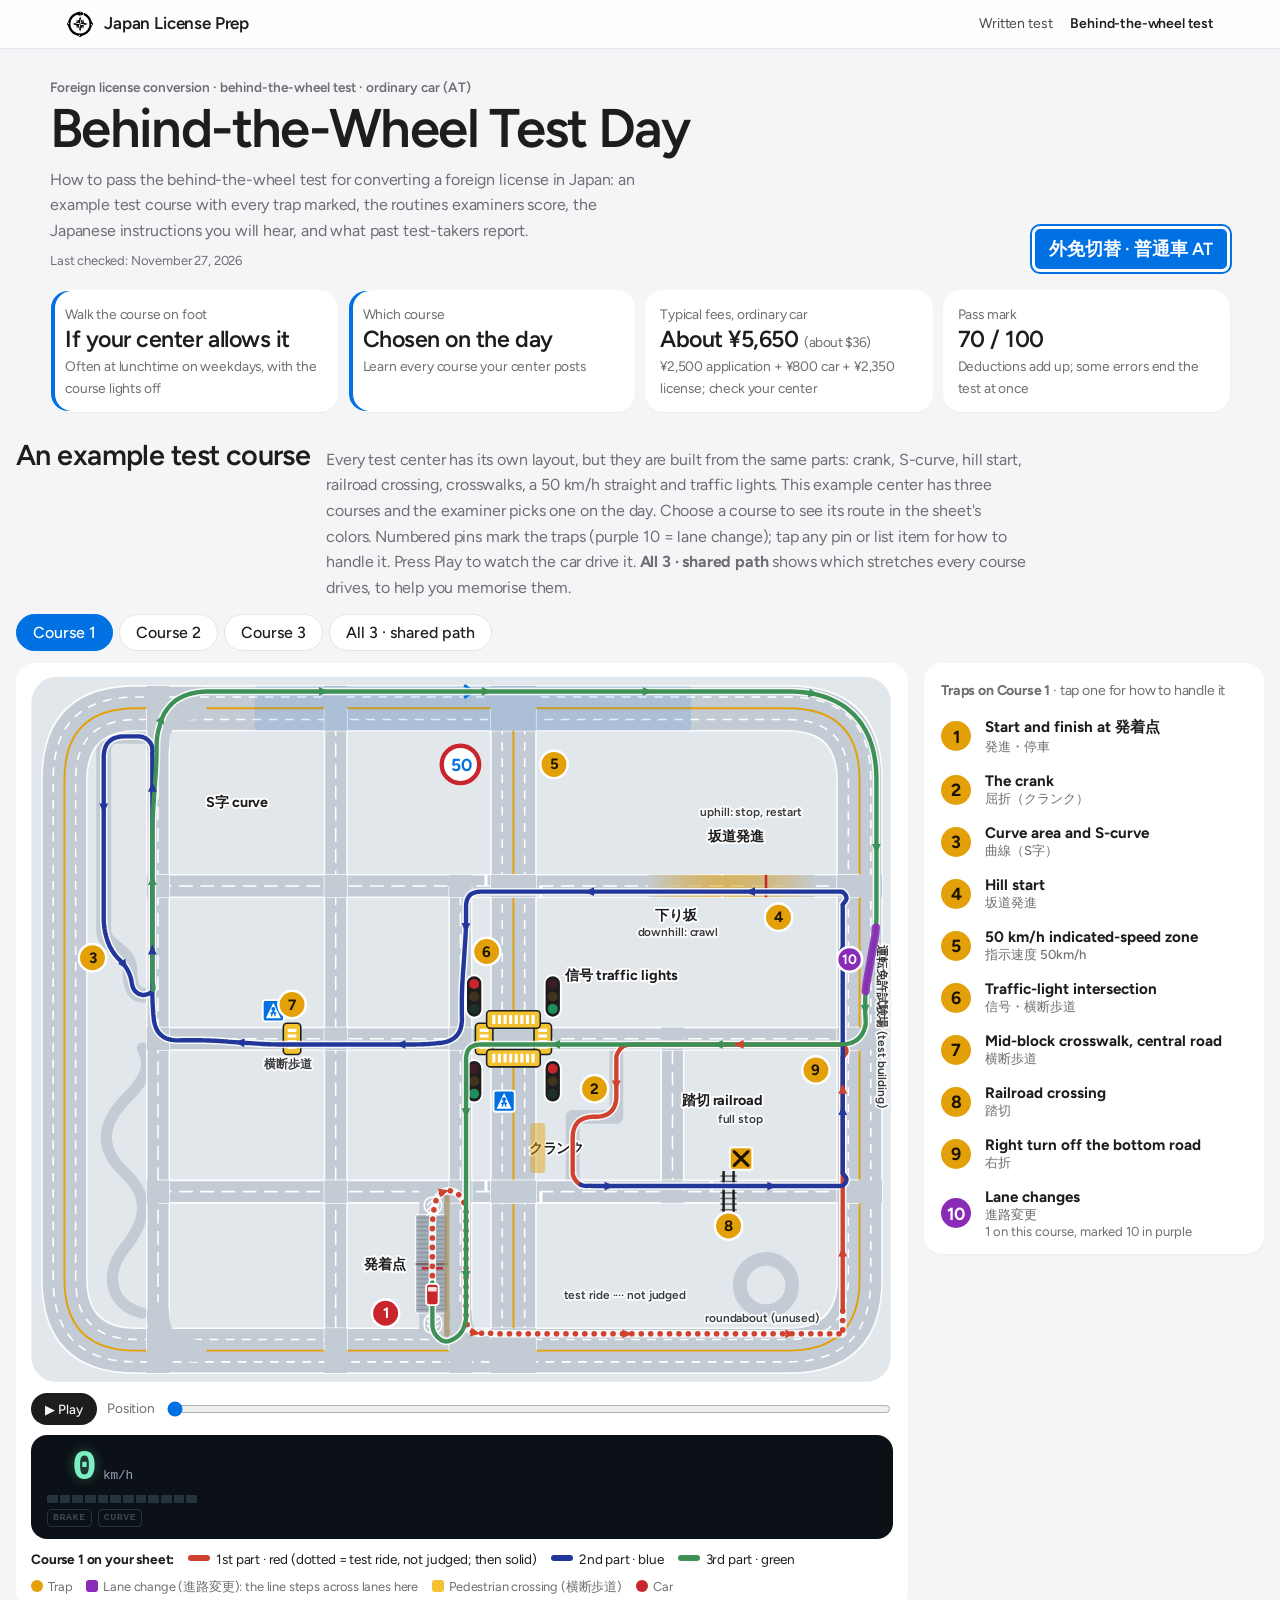
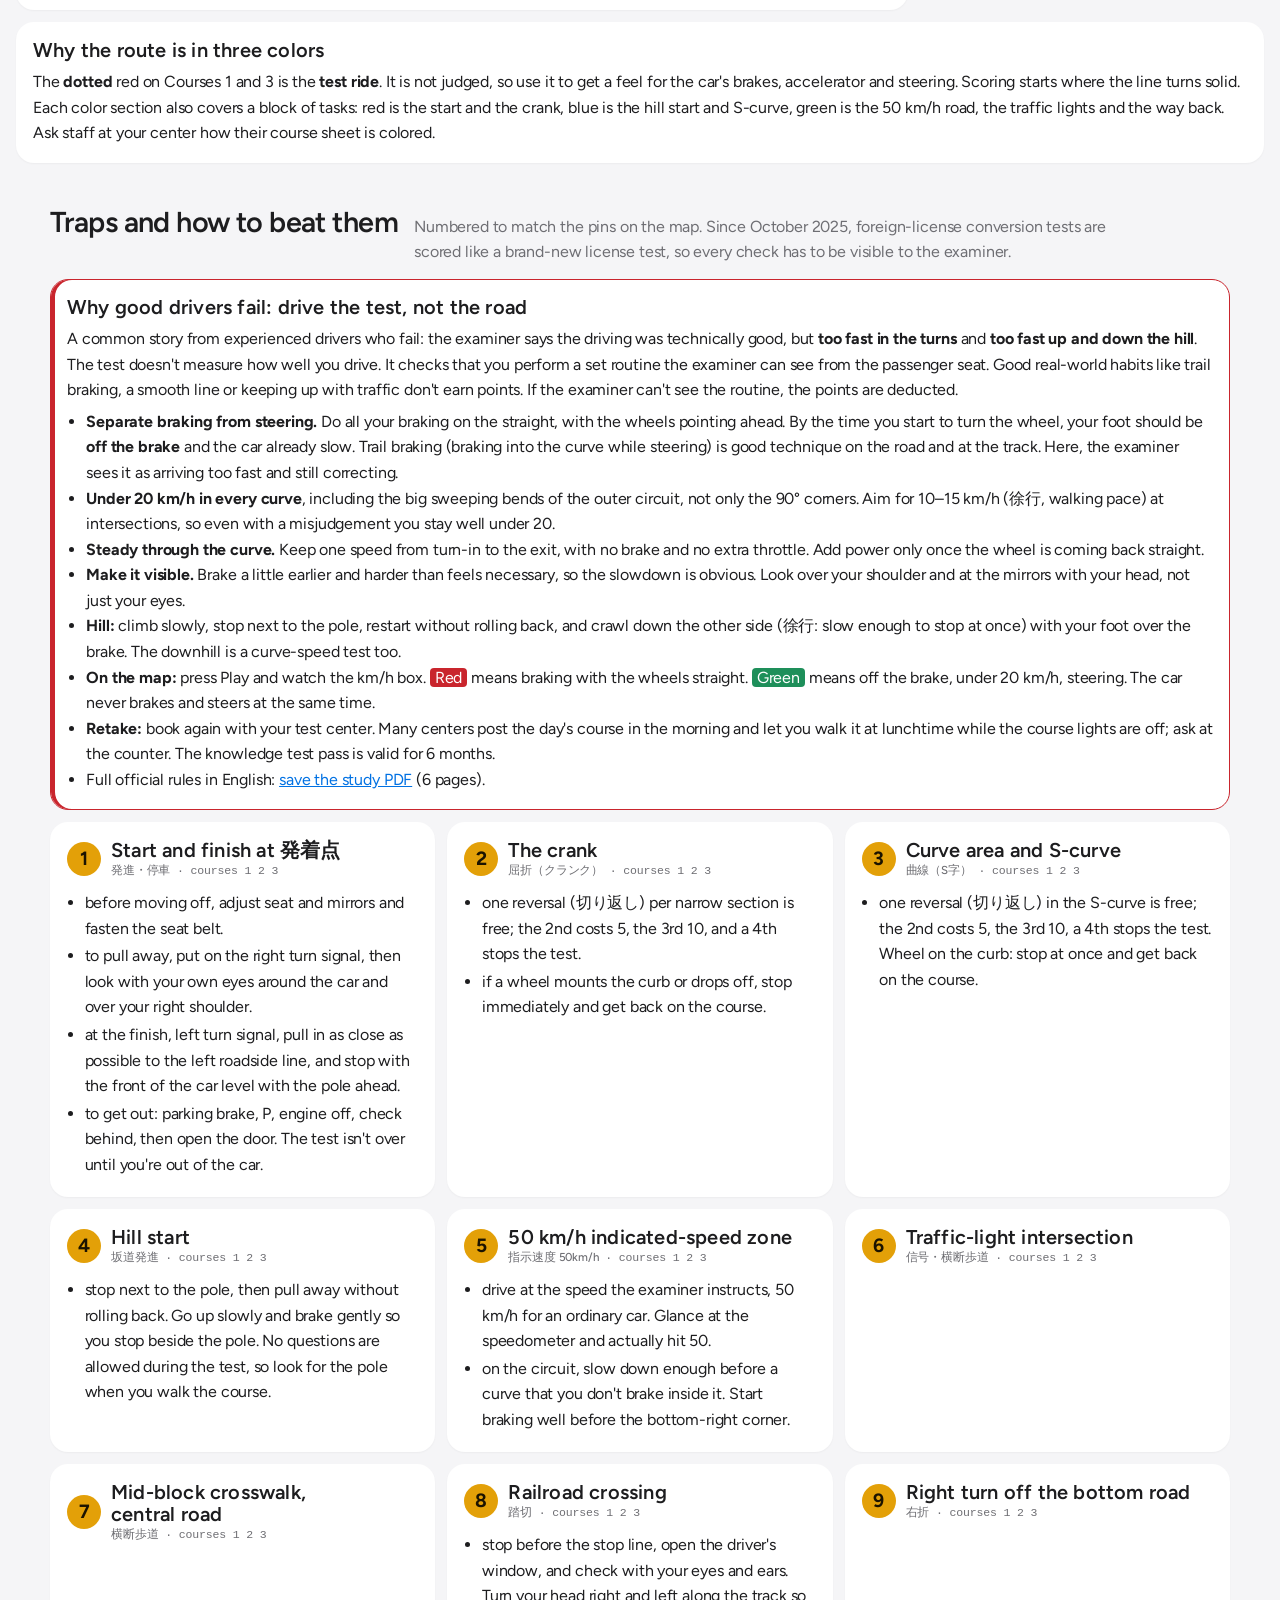
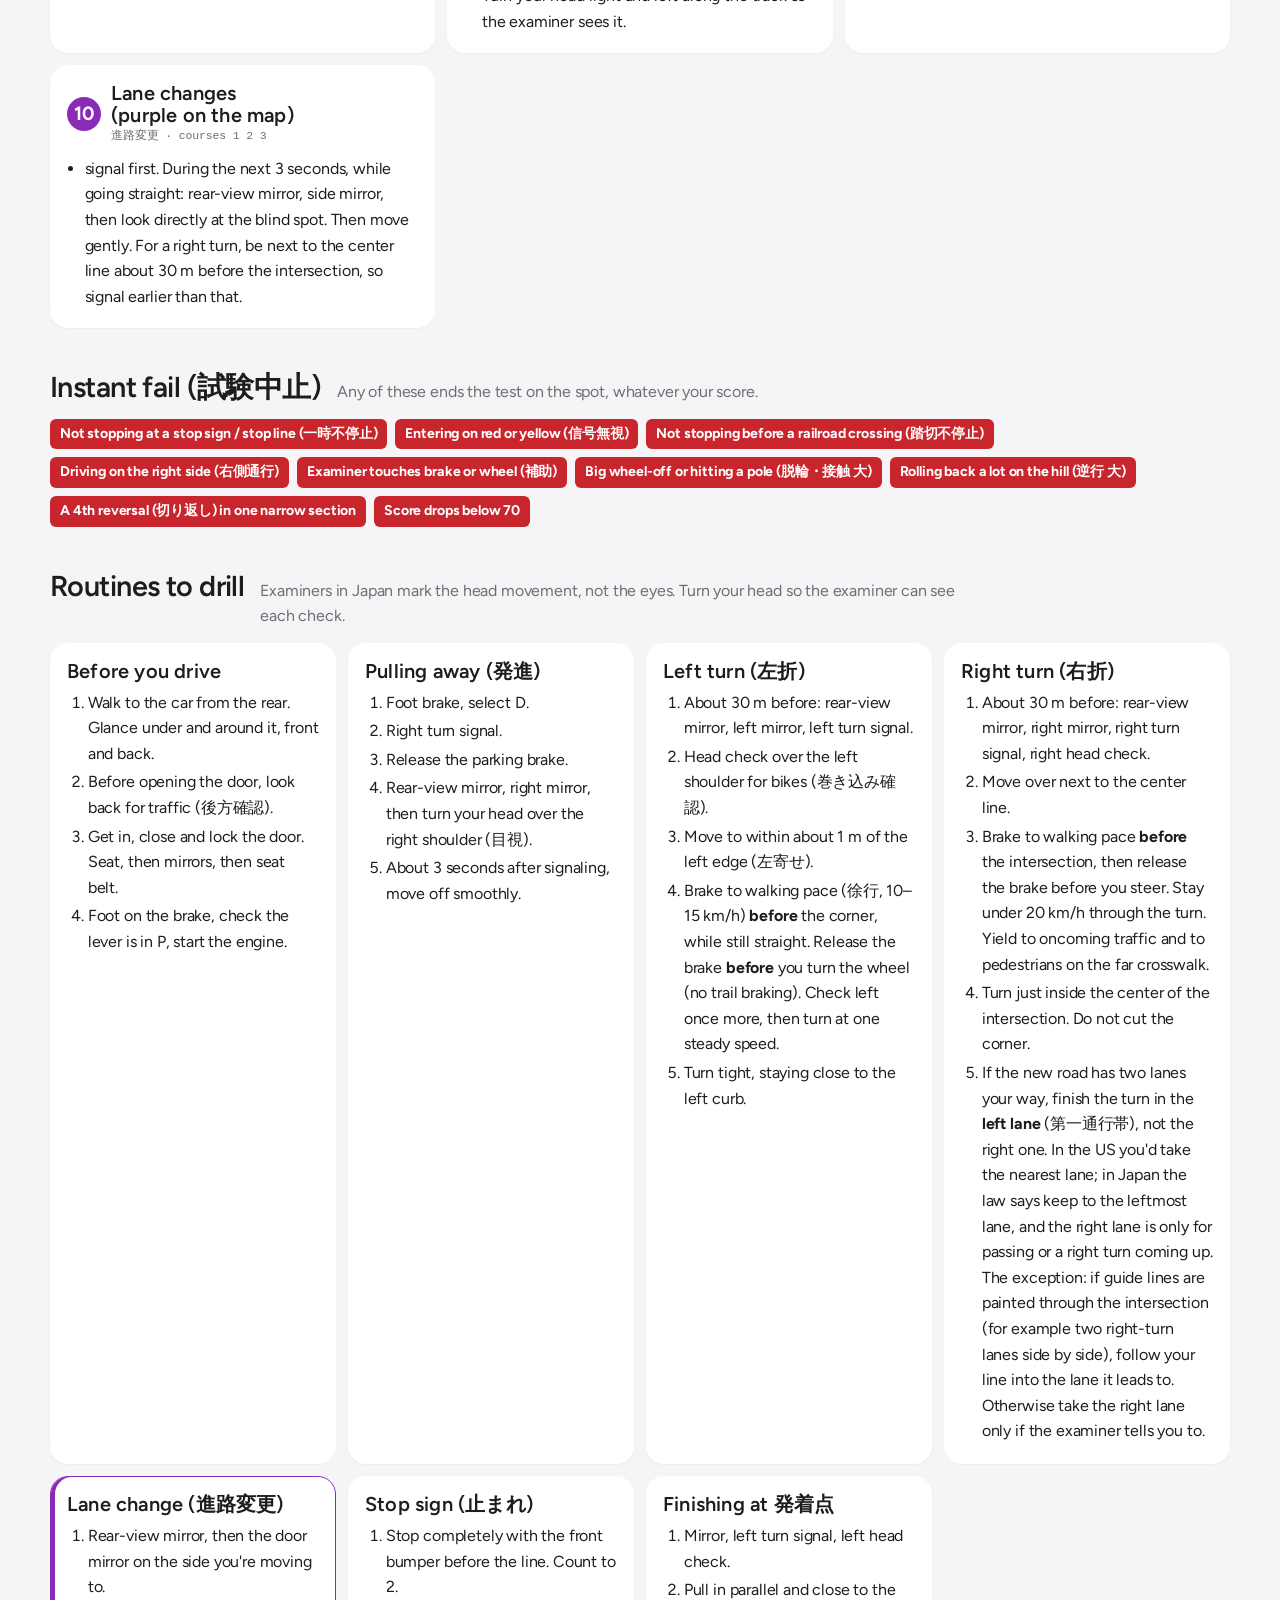
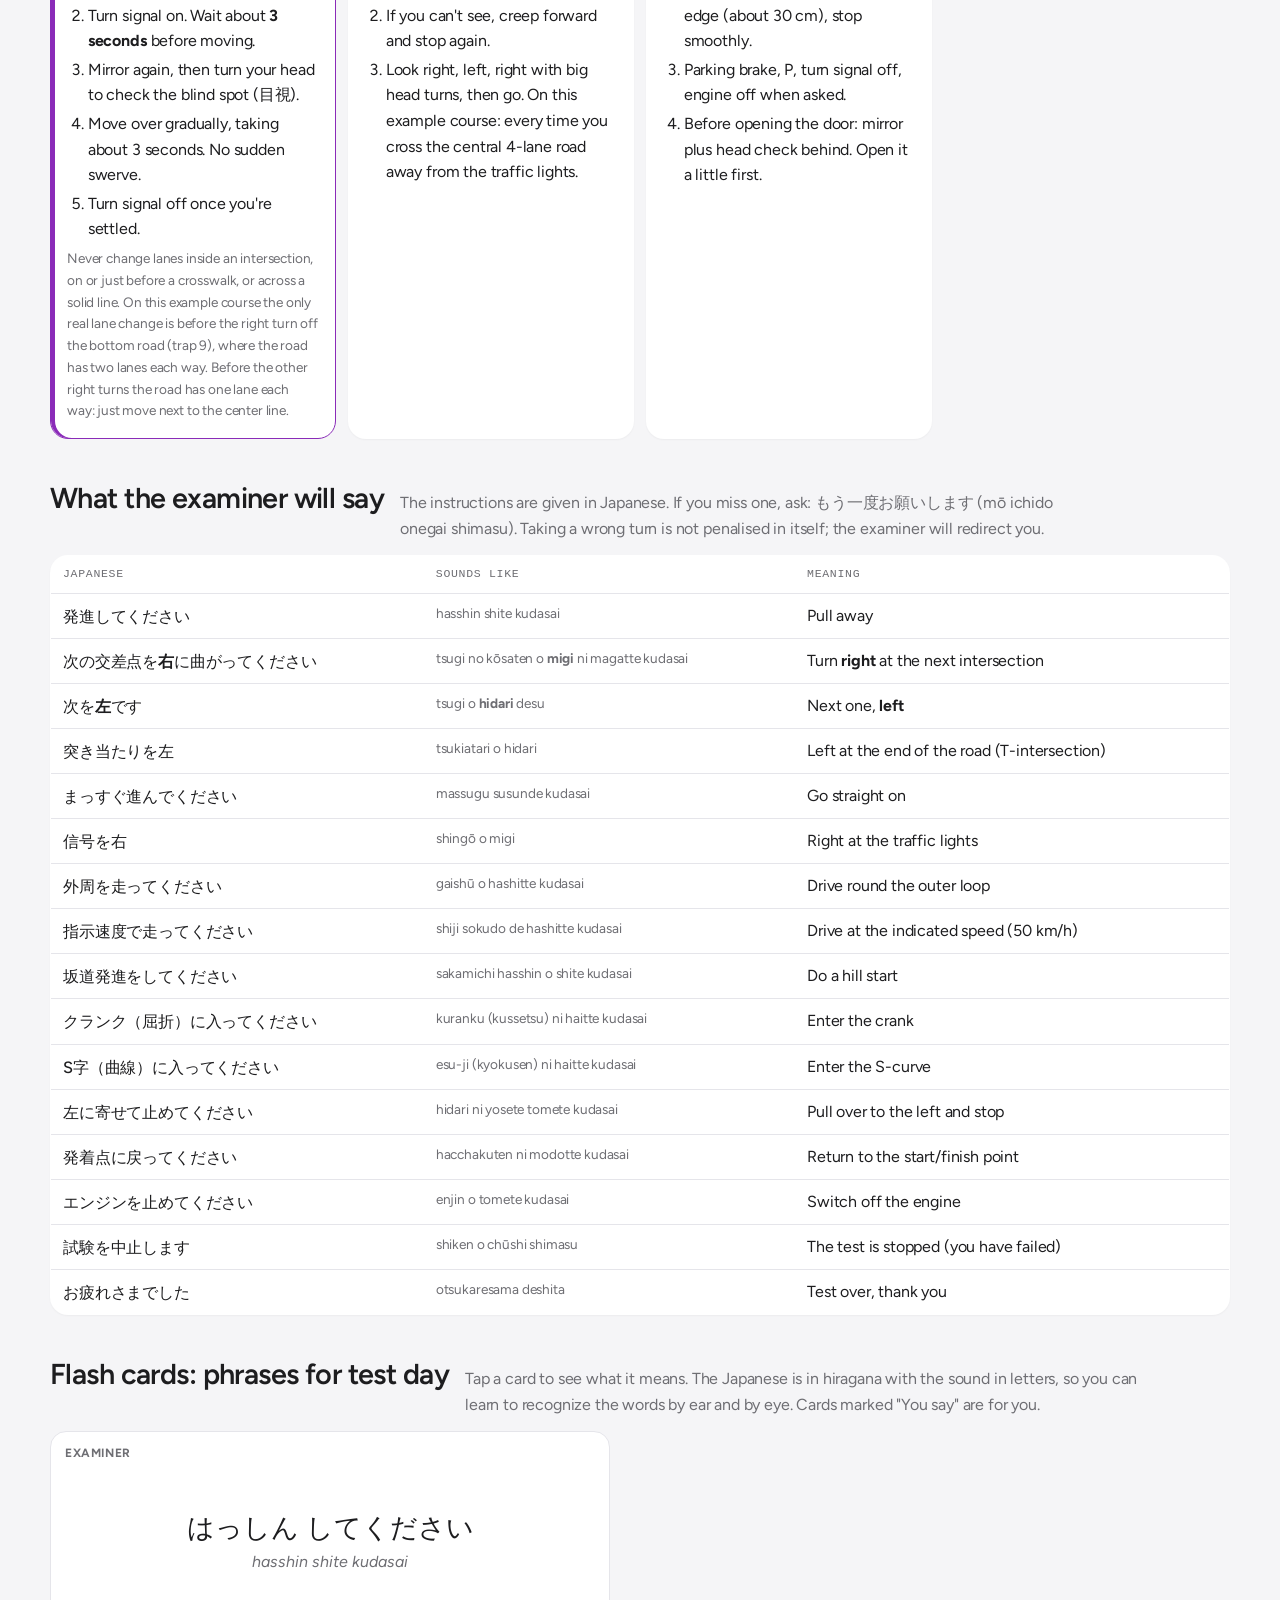
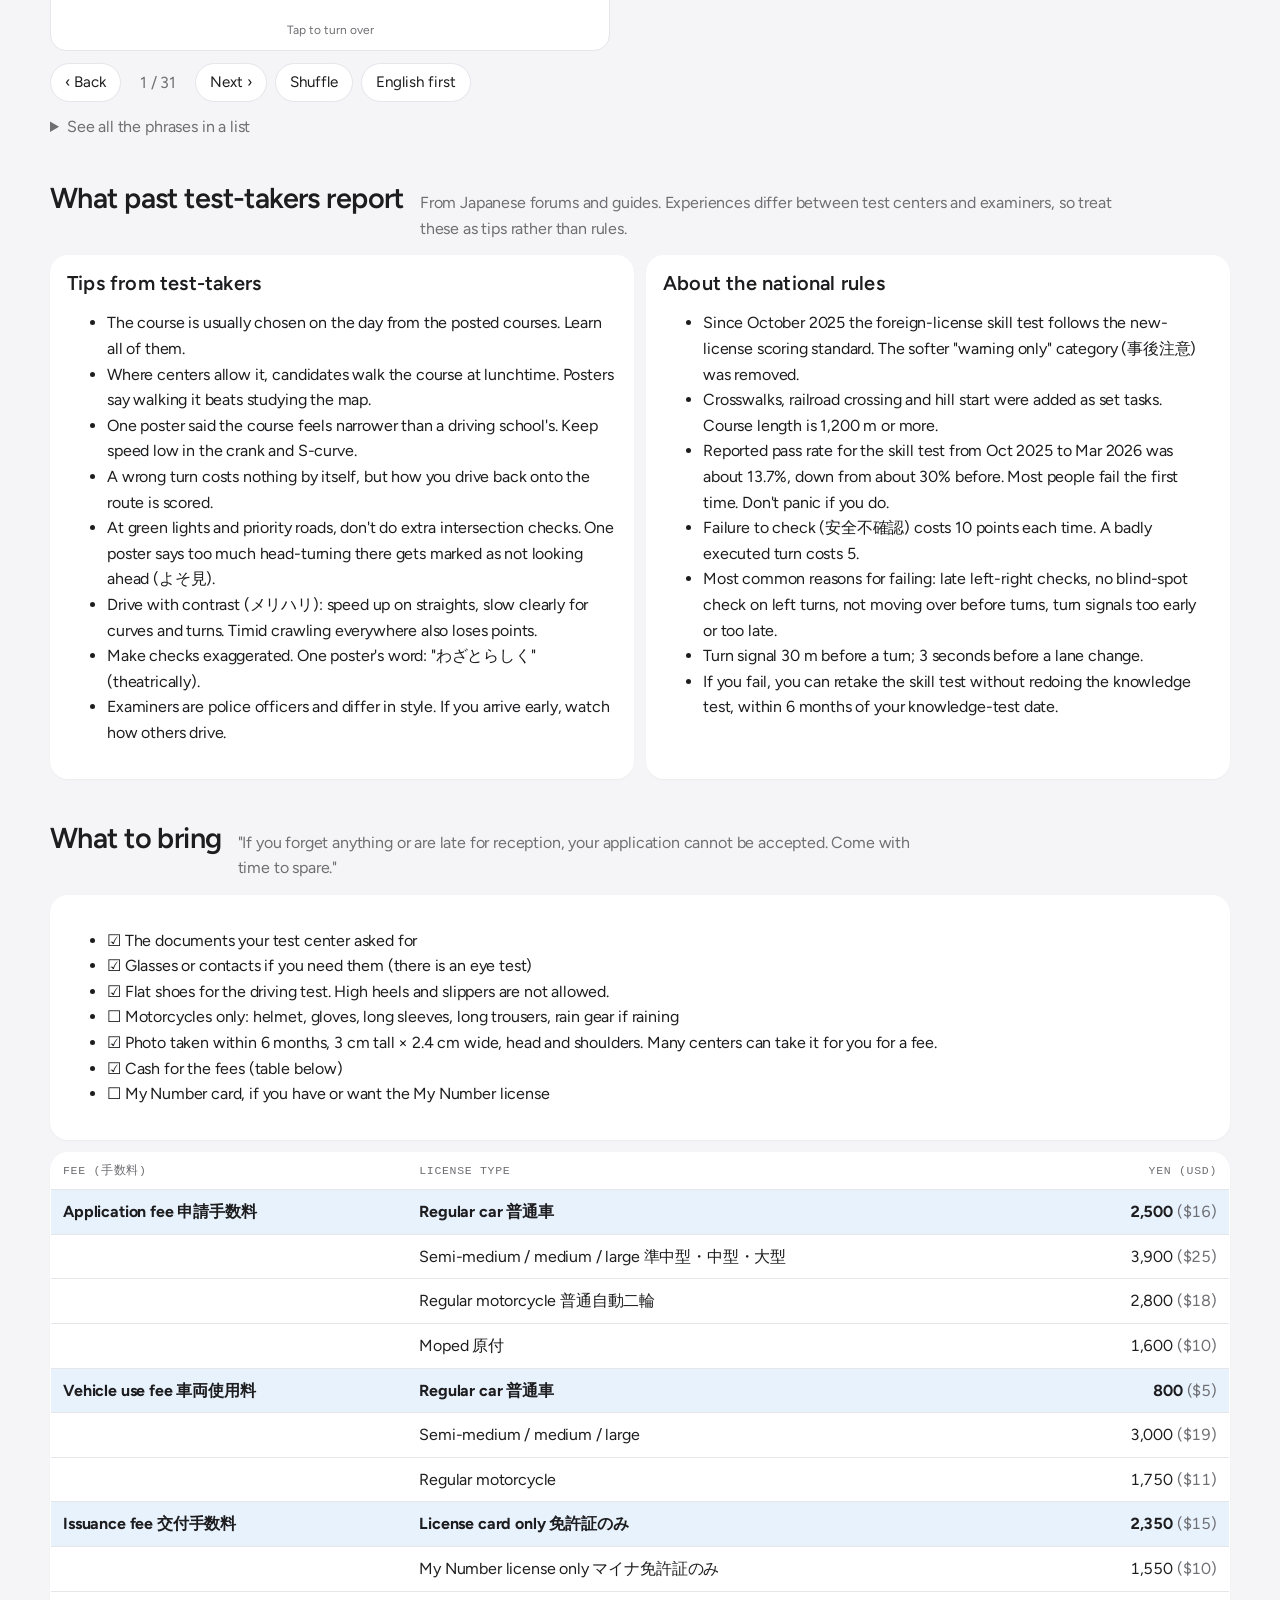
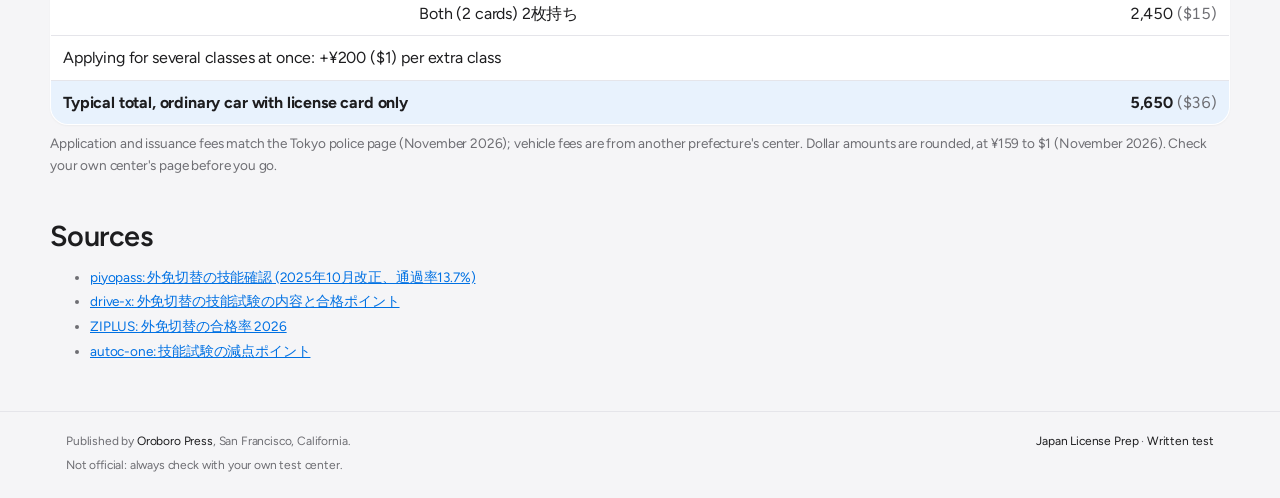
==== test-day.html @ ec15bb4c "Japan License Prep site" ====
<!doctype html>
<html lang="en">
<head>
<meta charset="utf-8">
<meta name="viewport" content="width=device-width,initial-scale=1,viewport-fit=cover">
<title>Behind-the-Wheel Test Day · Japan License Prep</title>
<meta name="description" content="How to pass the behind-the-wheel test when converting a foreign driving license in Japan: an example course with every trap marked, the routines examiners score and the Japanese instructions you will hear. Free, by Oroboro Press.">
<meta property="og:title" content="Behind-the-Wheel Test · Japan License Prep">
<meta property="og:description" content="Learn the test course by heart: an interactive map with every trap marked, and the Japanese instructions you will hear. Free.">
<meta property="og:type" content="website">
<meta property="og:url" content="https://japan-driving-license.oroboropress.com/test-day.html">
<meta property="og:site_name" content="Oroboro Press">
<meta property="og:image" content="https://japan-driving-license.oroboropress.com/img/og-image.jpg">
<meta property="og:image:width" content="1200">
<meta property="og:image:height" content="630">
<meta property="og:image:alt" content="Japan License Prep: a test course map with the route and every trap marked">
<meta name="twitter:card" content="summary_large_image">
<link rel="canonical" href="https://japan-driving-license.oroboropress.com/test-day.html">
<link rel="icon" href="favicon.ico" sizes="any">
<link rel="icon" type="image/png" sizes="32x32" href="img/icon-32.png">
<link rel="apple-touch-icon" href="apple-touch-icon.png">
<style>:root{color-scheme:light;box-sizing:border-box;padding-top:env(safe-area-inset-top,0px);padding-bottom:env(safe-area-inset-bottom,0px)}html{scroll-padding-top:env(safe-area-inset-top,0px)}body{margin:0;padding:0;font:14px -apple-system,BlinkMacSystemFont,sans-serif;background:#fff;color:#000}img{max-width:100%}[hidden]:not([hidden=until-found i]){display:none!important}</style>
<link rel="preconnect" href="https://fonts.googleapis.com">
<link rel="stylesheet" href="https://fonts.googleapis.com/css2?family=Figtree:wght@400;500;600;700&display=swap">
<link rel="stylesheet" href="oroboro.css?v=2">
<style>
/* Layout: test-course briefing — road-sign palette on cool asphalt grays; map + step list side by side, then reference sections */
:root{
  --bg:#EDF0F3; --surface:#FFFFFF; --ink:#15202B; --muted:#56636F; --line:#CBD3DB;
  --road:#C3CBD4; --road-edge:#AEB8C2; --block:#E2E7EC; --lane:#FFFFFF;
  --sign:#1B5FAA; --sign-ink:#FFFFFF; --stop:#C9252D; --warn:#E3A008; --go:#1E8F5A;
  --route:#1B5FAA; --chip:#E3ECF7; --lc:#8A2BB8; --lc-soft:#F1E4F8; --c1:#D0412F; --c2:#22379A; --c3:#3E9156; --c2o:#C0703F; --c2b:#566A92; --c2g:#7E9E86; --xw:#F2C230; --sh3:#0E8C7F; --sh2:#3A6FD8; --sh1:#8A96A3;
  --display:"Barlow Condensed","Arial Narrow",system-ui,sans-serif;
  --body:"Zen Kaku Gothic New","Hiragino Sans","Noto Sans JP",system-ui,sans-serif;
  --mono:"IBM Plex Mono",ui-monospace,Menlo,monospace;
}
@media (prefers-color-scheme: dark){:root:not([data-theme="light"]){
  --bg:#0E141A; --surface:#17202A; --ink:#E5EBF0; --muted:#9AA8B5; --line:#2C3946;
  --road:#3A4756; --road-edge:#4A5867; --block:#1C2732; --lane:#7F8E9C;
  --sign:#5C9BE6; --sign-ink:#0E141A; --stop:#F0626A; --warn:#F2BE3C; --go:#4CC48B;
  --route:#6FA8F0; --chip:#1E3350; --lc:#C98BF2; --lc-soft:#2E2140; --c1:#FF6F5C; --c2:#7E93FF; --c3:#5FCB84; --c2o:#E89A66; --c2b:#93A6CC; --c2g:#A7C8AF; --xw:#F5CF52; --sh3:#3DD6C2; --sh2:#86A9F5; --sh1:#7F8E9C; color-scheme:dark }}
:root[data-theme="dark"]{
  --bg:#0E141A; --surface:#17202A; --ink:#E5EBF0; --muted:#9AA8B5; --line:#2C3946;
  --road:#3A4756; --road-edge:#4A5867; --block:#1C2732; --lane:#7F8E9C;
  --sign:#5C9BE6; --sign-ink:#0E141A; --stop:#F0626A; --warn:#F2BE3C; --go:#4CC48B;
  --route:#6FA8F0; --chip:#1E3350; --lc:#C98BF2; --lc-soft:#2E2140; --c1:#FF6F5C; --c2:#7E93FF; --c3:#5FCB84; --c2o:#E89A66; --c2b:#93A6CC; --c2g:#A7C8AF; --xw:#F5CF52; --sh3:#3DD6C2; --sh2:#86A9F5; --sh1:#7F8E9C; color-scheme:dark }
*{box-sizing:border-box}
body{background:var(--bg);color:var(--ink);font-family:var(--body);font-size:15px;line-height:1.6;
  padding-left:max(16px,env(safe-area-inset-left,0px));padding-right:max(16px,env(safe-area-inset-right,0px));padding-block:0 48px}
.wrap{max-width:1180px;margin:0 auto}
h1,h2,h3{font-family:var(--display);letter-spacing:.01em;text-wrap:balance;margin:0;line-height:1.1}
h1{font-size:clamp(2.4rem,6vw,3.6rem);font-weight:700;text-transform:uppercase}
h2{font-size:1.9rem;font-weight:700;text-transform:uppercase}
h3{font-size:1.25rem;font-weight:600}
p{margin:0}
a{color:var(--sign)}
.jp{font-family:var(--body);font-weight:500}
.eyebrow{font-family:var(--mono);font-size:.75rem;letter-spacing:.08em;text-transform:uppercase;color:var(--muted)}
header{padding-block:28px 18px;display:flex;flex-wrap:wrap;gap:18px 32px;align-items:end;justify-content:space-between}
header .lede{max-width:60ch;color:var(--muted);margin-top:8px}
.plate{display:inline-flex;align-items:center;gap:10px;background:var(--sign);color:var(--sign-ink);border-radius:8px;padding:6px 14px;font-family:var(--display);font-weight:700;font-size:1.1rem;letter-spacing:.04em;border:3px solid var(--surface);box-shadow:0 0 0 2px var(--sign)}
.facts{display:grid;grid-template-columns:repeat(auto-fit,minmax(200px,1fr));gap:10px;margin-bottom:28px}
.fact{background:var(--surface);border:1px solid var(--line);border-radius:10px;padding:12px 14px;display:flex;flex-direction:column;gap:2px;min-width:0}
.fact b{font-family:var(--display);font-size:1.45rem;font-weight:700;line-height:1.1}
.fact span{color:var(--muted);font-size:.86rem}
.fact.key{border-color:var(--sign);box-shadow:inset 4px 0 0 var(--sign)}
section{margin-top:44px}
section>.head{display:flex;flex-wrap:wrap;gap:6px 16px;align-items:baseline;margin-bottom:14px}
section>.head p{color:var(--muted);max-width:70ch}

/* map */
.tabs{display:flex;gap:6px;flex-wrap:wrap;margin-bottom:12px}
.tab{font-family:var(--display);font-weight:700;font-size:1.15rem;letter-spacing:.03em;padding:8px 16px;border-radius:8px;border:2px solid var(--line);background:var(--surface);color:var(--ink);cursor:pointer}
.tab[aria-selected="true"]{background:var(--sign);border-color:var(--sign);color:var(--sign-ink)}
.tab:focus-visible,button:focus-visible,.step:focus-visible,.pin:focus-visible{outline:3px solid var(--warn);outline-offset:2px}
.wide{width:100%}
#courses{margin-top:28px}
.mapgrid{display:grid;grid-template-columns:minmax(0,1fr) 340px;gap:16px;align-items:start}
.wide svg#map{width:100%;max-width:1150px;height:auto;margin:0 auto}
.wide .steps{max-height:none}
@media (max-width:860px){.mapgrid{grid-template-columns:1fr}}
.mapcard{background:var(--surface);border:1px solid var(--line);border-radius:12px;padding:10px;min-width:0}
svg#map{width:100%;height:auto;display:block}
.langbtn{font-family:var(--body);font-weight:700;font-size:1rem;border:2px solid var(--sign);background:var(--surface);color:var(--sign);border-radius:8px;padding:6px 14px;cursor:pointer}
.usd{color:var(--muted);font-weight:400;white-space:nowrap}
.langbtn:hover{background:var(--chip)}
.controls{display:grid;gap:10px;padding:8px 4px 2px}
.ctrlrow{display:flex;gap:10px;align-items:center}
.dash{display:grid;grid-template-columns:auto minmax(0,1fr);gap:16px;align-items:center;background:#0B1116;color:#E9F1F7;border-radius:16px;padding:12px 16px}
.gauge{display:grid;gap:6px;width:150px}
.digits{display:flex;align-items:baseline;gap:6px;font-family:ui-monospace,"SF Mono",Menlo,Consolas,monospace;font-variant-numeric:tabular-nums}
.digits span{font-size:2.6rem;line-height:1;font-weight:700;color:#7CF0C0;min-width:2ch;text-align:right;text-shadow:0 0 12px rgba(124,240,192,.35)}
.digits small{font-size:.8rem;color:#8FA3B3}
.bar{display:grid;grid-template-columns:repeat(12,1fr);gap:2px;height:8px}
.bar i{background:#26333D;border-radius:1px}
.bar i.on{background:#7CF0C0}.bar i.on.hi{background:#F2BE3C}
.lamps{display:flex;gap:6px}
.lamp{font:700 .62rem/1 ui-monospace,Menlo,monospace;letter-spacing:.06em;padding:3px 5px;border-radius:4px;color:#3A4852;border:1px solid #26333D}
.lamp.brk.on{color:#fff;background:#C9252D;border-color:#C9252D}
.lamp.trn.on{color:#fff;background:#1E8F5A;border-color:#1E8F5A}
.drv{margin:0;min-height:3.9em;display:flex;align-items:center;font-size:1rem;line-height:1.3;color:#E9F1F7;transition:opacity .3s}
.drv.old{opacity:.55}
@media (max-width:520px){.dash{gap:12px;padding:10px 12px}.gauge{width:112px}.digits span{font-size:2.1rem}.drv{font-size:.92rem;min-height:5.2em}}

.controls button{font-family:var(--body);font-weight:700;border:0;border-radius:8px;padding:8px 14px;background:var(--ink);color:var(--bg);cursor:pointer}
.controls input[type=range]{flex:1;min-width:140px;accent-color:var(--sign)}
.legend{display:flex;flex-wrap:wrap;gap:6px 14px;font-size:.8rem;color:var(--muted);padding:6px 4px 2px}
.legend i{display:inline-block;width:12px;height:12px;border-radius:50%;vertical-align:-1px;margin-right:5px}
.steps{background:var(--surface);border:1px solid var(--line);border-radius:12px;padding:6px;max-height:760px;overflow:auto;min-width:0}
.steps .meta{padding:10px 10px 6px;color:var(--muted);font-size:.88rem}
.step{display:grid;grid-template-columns:30px 1fr;gap:10px;padding:9px 10px;border-radius:8px;cursor:pointer;align-items:start}
.step:hover{background:var(--chip)}
.step.on{background:var(--chip);box-shadow:inset 3px 0 0 var(--sign)}
.step .n{font-family:var(--mono);font-size:.8rem;width:26px;height:26px;border-radius:50%;display:grid;place-items:center;background:var(--ink);color:var(--bg)}
.step .t{min-width:0}
.step .t b{font-weight:700}
.turn{font-family:var(--display);font-weight:700;letter-spacing:.04em;padding:0 6px;border-radius:4px;font-size:.95rem}
.turn.L{background:var(--go);color:var(--sign-ink)}
.turn.R{background:var(--stop);color:#fff}
.turn.S{background:var(--line);color:var(--ink)}
.tag{display:inline-block;font-size:.72rem;font-weight:700;padding:1px 7px;border-radius:10px;background:var(--warn);color:#1b1300;margin-left:4px;cursor:pointer;border:0;font-family:var(--body)}

/* svg styles */
.blk{fill:var(--block)}
.rd{fill:none;stroke:var(--road);stroke-linecap:round;stroke-linejoin:round}
.cl{fill:none;stroke:var(--lane);stroke-width:2;stroke-dasharray:14 12}
.route{fill:none;stroke:var(--route);stroke-width:7;stroke-linecap:round;stroke-linejoin:round}
.asphalt{fill:none;stroke:var(--road);stroke-linecap:butt;stroke-linejoin:round}
.asphalt.narrow{stroke-linecap:round}
.patch{fill:var(--road)}
.edge{fill:none;stroke:var(--lane);stroke-width:2.5;opacity:.9}
.laneline{fill:none;stroke:var(--lane);stroke-width:2.5;stroke-dasharray:14 12}
.center{fill:none;stroke:var(--lane);stroke-width:2.5;stroke-dasharray:22 12}
.center.solid{stroke:var(--warn);stroke-dasharray:none;stroke-width:3}
.xw-hl{fill:var(--xw);stroke:var(--ink);stroke-width:2.5}
.walker-bg{fill:var(--sign);stroke:var(--surface);stroke-width:3}
.swatches{display:flex;flex-wrap:wrap;gap:6px 14px;font-size:.85rem;padding:8px 4px 0}
.swatches .sw i{display:inline-block;width:22px;height:6px;border-radius:3px;vertical-align:3px;margin-right:6px}
.route-halo{fill:none;stroke:var(--surface);stroke-width:12;stroke-linecap:round;stroke-linejoin:round;opacity:.85}
.arrow{fill:var(--route)}
.shr{fill:none;stroke-linecap:round;stroke-linejoin:round}
.shr.k3{stroke:var(--sh3);stroke-width:13}
.shr.k2{stroke:var(--sh2);stroke-width:8}
.shr.k1{stroke:var(--sh1);stroke-width:5;stroke-dasharray:10 9}
.shchip rect{fill:var(--surface);stroke-width:3}
.shchip text{font-family:var(--display);font-weight:700;font-size:19px;fill:var(--ink);text-anchor:middle;dominant-baseline:central}
.memo{padding:4px 10px 12px;font-size:.92rem}
.memo h3{margin:10px 0 6px}
.memo ol,.memo ul{margin:4px 0 10px;padding-left:1.3em}
.memo li{margin:3px 0}
.memo .k{display:inline-block;width:18px;height:7px;border-radius:3px;vertical-align:2px;margin-right:6px}
.memo p{margin:4px 0}
.lbl{font-family:var(--body);font-size:23px;font-weight:700;fill:var(--ink);paint-order:stroke;stroke:var(--surface);stroke-width:6px;stroke-linejoin:round}
.lbl.sm{font-size:19px;font-weight:600;fill:var(--ink);opacity:.85}
.pin{cursor:pointer}
.pin circle{fill:var(--warn);stroke:var(--surface);stroke-width:4}
.pin text{font-family:var(--display);font-weight:700;font-size:24px;fill:#1b1300;text-anchor:middle;dominant-baseline:central}
.pin.dim{opacity:.25}
.pin.hl circle{fill:var(--stop)}
.pin.hl text{fill:#fff}
.stepdot circle{fill:var(--ink)}
.stepdot text{fill:var(--bg);font-family:var(--mono);font-size:15px;text-anchor:middle;dominant-baseline:central}
.stepdot.on circle{fill:var(--stop)}
.lczone{fill:none;stroke:var(--lc);stroke-width:13;stroke-linecap:round;stroke-linejoin:round;opacity:.9}
.lczone.on{stroke-width:17}
.lcicon{cursor:pointer}
.lcicon rect{fill:var(--lc);stroke:var(--surface);stroke-width:3}
.lcicon circle{fill:var(--lc);stroke:var(--surface);stroke-width:4}
.lcicon text{font-family:var(--display);font-weight:700;font-size:22px;fill:#fff;text-anchor:middle;dominant-baseline:central}
.lcicon.on circle{stroke:var(--warn);stroke-width:6}
.tl{display:grid;grid-template-columns:34px 1fr;gap:10px;align-items:center;width:100%;text-align:left;background:none;border:0;border-radius:8px;padding:8px 10px;color:var(--ink);font-family:var(--body);font-size:.95rem;cursor:pointer}
.tl:hover{background:var(--chip)}
.tl b{display:block;font-weight:700}
.tn{width:30px;height:30px;border-radius:50%;background:var(--warn);color:#1b1300;display:grid;place-items:center;font-family:var(--display);font-weight:700;font-size:1.1rem}
.tn.lcn{background:var(--lc);color:#fff}
.tj{display:block;color:var(--muted);font-size:.82rem}
.lcicon.on rect{stroke:var(--warn);stroke-width:5}
.lc{display:block;margin-top:5px;padding:4px 8px;border-radius:6px;background:var(--lc-soft);color:var(--ink);font-size:.86rem;cursor:pointer;border-left:3px solid var(--lc)}
.lc b{color:var(--lc);font-family:var(--display);letter-spacing:.04em;font-size:.95rem}
.step.on .lc.now{box-shadow:0 0 0 2px var(--lc)}
.lcglyph{display:inline-block;width:16px;height:16px;border-radius:4px;background:var(--lc);vertical-align:-3px;margin-right:5px;position:relative}
.lcglyph::after{content:"";position:absolute;left:3px;top:3px;width:8px;height:8px;border-top:2px solid #fff;border-right:2px solid #fff;transform:skewX(-20deg)}

/* traps */
.traps{display:grid;grid-template-columns:repeat(auto-fill,minmax(300px,1fr));gap:12px}
.trap{background:var(--surface);border:1px solid var(--line);border-radius:12px;padding:16px;display:flex;flex-direction:column;gap:8px;min-width:0;scroll-margin-top:20px}
.trap.flash{border-color:var(--stop);box-shadow:0 0 0 3px color-mix(in srgb,var(--stop) 30%,transparent)}
.trap .top{display:flex;gap:10px;align-items:center}
.trap .badge{flex:none;width:34px;height:34px;border-radius:50%;background:var(--warn);color:#1b1300;display:grid;place-items:center;font-family:var(--display);font-weight:700;font-size:1.2rem}
.trap .courses{font-family:var(--mono);font-size:.72rem;color:var(--muted)}
.trap ul{margin:0;padding-left:1.1em}
.trap li{margin:2px 0}
.trap .fail{font-size:.85rem;color:var(--stop);font-weight:700}

/* procedures + phrases */
.cols{display:grid;grid-template-columns:repeat(auto-fit,minmax(280px,1fr));gap:12px}
.card{background:var(--surface);border:1px solid var(--line);border-radius:12px;padding:16px;min-width:0}
.card h3{margin-bottom:8px}
ol.seq{margin:0;padding-left:1.3em}
ol.seq li{margin:3px 0}
.tablewrap{overflow-x:auto;background:var(--surface);border:1px solid var(--line);border-radius:12px}
table{border-collapse:collapse;width:100%;min-width:560px}
th,td{text-align:left;padding:9px 12px;border-bottom:1px solid var(--line);vertical-align:top}
th{font-family:var(--mono);font-size:.72rem;text-transform:uppercase;letter-spacing:.06em;color:var(--muted);font-weight:500}
tr:last-child td{border-bottom:0}
td.jp{font-size:1.02rem}
td.ro{color:var(--muted);font-size:.85rem}
.num{font-variant-numeric:tabular-nums;text-align:right;white-space:nowrap}
tr.circ td{background:var(--chip);font-weight:700}
.quote{border-left:3px solid var(--line);padding-left:12px;color:var(--muted)}
.note{font-size:.85rem;color:var(--muted)}
.fc{display:grid;gap:12px;max-width:560px}
.fcard{position:relative;display:grid;place-items:center;text-align:center;min-height:220px;padding:28px 20px;background:var(--surface);border:1px solid var(--line);border-radius:16px;cursor:pointer;font:inherit;color:var(--ink)}
.fcard .who{position:absolute;top:12px;left:14px;font-size:.75rem;font-weight:700;text-transform:uppercase;letter-spacing:.05em;color:var(--muted)}
.fcard .hira{font-size:1.7rem;line-height:1.5;font-weight:500;text-wrap:balance}
.fcard .roma{margin-top:6px;color:var(--muted);font-style:italic;text-wrap:balance}
.fcard .en{font-size:1.35rem;font-weight:600;text-wrap:balance}
.fcard .tip{position:absolute;bottom:10px;left:0;right:0;font-size:.75rem;color:var(--muted)}
.fcbar{display:flex;flex-wrap:wrap;gap:8px;align-items:center}
.fcbar button{font:inherit;font-size:.95rem;border:1px solid var(--line);background:var(--surface);color:var(--ink);border-radius:980px;padding:6px 14px;cursor:pointer}
.fcbar button[aria-pressed="true"]{background:var(--ink);color:var(--surface)}
.fcbar .count{margin:0 4px;color:var(--muted);min-width:5ch;text-align:center}
.fcall{margin-top:12px}
.fcall summary{cursor:pointer;color:var(--muted)}
.fcall table{margin-top:8px}
.instafail{display:flex;flex-wrap:wrap;gap:8px}
.instafail span{background:var(--stop);color:#fff;border-radius:6px;padding:4px 10px;font-weight:700;font-size:.88rem}
.sources li{margin:3px 0;word-break:break-word}
@media (prefers-reduced-motion:reduce){*{scroll-behavior:auto!important}}
</style>
<style>
/* Oroboro Press look: page tokens mapped onto the shared palette (oroboro.css). The course map keeps its road and traffic colors, which carry meaning. */
:root,:root[data-theme]{
  --bg:var(--ob-bg); --surface:var(--ob-card); --ink:var(--ob-ink); --muted:var(--ob-muted); --line:var(--ob-line);
  --sign:var(--ob-blue); --route:var(--ob-blue); --chip:var(--ob-blue-soft);
  --display:var(--ob-font); --body:var(--ob-font); --mono:var(--ob-mono);
}
body{font-size:16px;padding-bottom:0}
/* the page pads the body; the Oroboro bar and footer bleed to the edges */
.ob-bar,.ob-foot{margin-left:calc(-1 * max(16px,env(safe-area-inset-left,0px)));margin-right:calc(-1 * max(16px,env(safe-area-inset-right,0px)))}
header.ob-bar{display:block;padding:0}
.ob-bar .ob-in,.ob-foot .ob-in{max-width:1180px}
.ob-foot{margin-top:48px}
h1{text-transform:none;font-weight:600;font-size:clamp(2.2rem,5vw,3.4rem);letter-spacing:-0.03em}
h2{text-transform:none;font-weight:600;font-size:1.8rem;letter-spacing:-0.02em}
h3{font-weight:600}
.eyebrow{text-transform:none;letter-spacing:0;font-family:var(--ob-font);font-size:.85rem;font-weight:600}
.fact,.mapcard,.steps,.trap,.card,.tablewrap{border-radius:18px;border-color:transparent;box-shadow:0 1px 2px rgba(0,0,0,.04)}
.fact.key{border-color:transparent;box-shadow:inset 4px 0 0 var(--sign),0 1px 2px rgba(0,0,0,.04)}
.fact b{font-weight:600;letter-spacing:-0.02em}
.tab{border-radius:980px;font-weight:500;font-size:1rem;letter-spacing:0;border-width:1px}
.langbtn{border-radius:980px;border-width:1px;font-weight:500}
.controls button{border-radius:980px;font-weight:500}
.plate{font-weight:600;letter-spacing:0}
.step .n{font-family:var(--ob-mono)}
</style>
</head>
<body>
<header class="ob-bar"><div class="ob-in">
  <a class="ob-brand" href="./"><img src="img/icon-192.png" alt="">Japan License Prep</a>
  <nav class="ob-nav" aria-label="Tools"><a href="mock-tests.html">Written test</a><a href="test-day.html" aria-current="page">Behind-the-wheel test</a></nav>
</div></header>

<div class="wrap">
<header>
  <div>
    <div class="eyebrow">Foreign license conversion · behind-the-wheel test · ordinary car (AT)</div>
    <h1><span class="nw">Behind-the-Wheel</span> Test Day</h1>
    <p class="lede">How to pass the behind-the-wheel test for converting a foreign license in Japan: an example test course with every trap marked, the routines examiners score, the Japanese instructions you will hear, and what past test-takers report.</p>
    <p class="ob-checked" style="margin-top:8px">Last checked: <time datetime="2026-11-27">November 27, 2026</time></p>
  </div>
  <div style="display:flex;gap:10px;align-items:center;flex-wrap:wrap"><div class="plate">外免切替 · 普通車 AT</div><button id="langbtn" class="langbtn" type="button" hidden>日本語</button></div>
</header>

<div class="facts">
  <div class="fact key"><span>Walk the course on foot</span><b>If your center allows it</b><span>Often at lunchtime on weekdays, with the course lights off</span></div>
  <div class="fact key"><span>Which course</span><b>Chosen on the day</b><span>Learn every course your center posts</span></div>
  <div class="fact"><span>Typical fees, ordinary car</span><b>About ¥5,650 <span class="usd">(about $36)</span></b><span>¥2,500 application + ¥800 car + ¥2,350 license; check your center</span></div>
  <div class="fact"><span>Pass mark</span><b>70 / 100</b><span>Deductions add up; some errors end the test at once</span></div>
</div>

</div>
<div class="wide">
<!-- MAP -->
<section id="courses">
  <div class="head">
    <h2>An example test course</h2>
    <p>Every test center has its own layout, but they are built from the same parts: crank, S-curve, hill start, railroad crossing, crosswalks, a 50 km/h straight and traffic lights. This example center has three courses and the examiner picks one on the day. Choose a course to see its route in the sheet's colors. Numbered pins mark the traps (purple 10 = lane change); tap any pin or list item for how to handle it. Press Play to watch the car drive it. <b>All 3 · shared path</b> shows which stretches every course drives, to help you memorise them.</p>
  </div>
  <div class="tabs" role="tablist" aria-label="Course">
    <button class="tab" role="tab" id="tab1" aria-selected="true" data-c="1">Course 1</button>
    <button class="tab" role="tab" id="tab2" aria-selected="false" data-c="2">Course 2</button>
    <button class="tab" role="tab" id="tab3" aria-selected="false" data-c="3">Course 3</button>
    <button class="tab" role="tab" id="tabAll" aria-selected="false" data-c="all">All 3 · shared path</button>
  </div>
  <div class="mapgrid">
    <div class="mapcard">
      <svg id="map" viewBox="455 -1325 1395 1140" role="img" aria-label="Schematic of an example in-field test course with the selected route">
        <defs>
          <pattern id="hatch" width="12" height="12" patternUnits="userSpaceOnUse" patternTransform="rotate(45)"><rect width="12" height="12" fill="var(--block)"/><line x1="0" y1="0" x2="0" y2="12" stroke="var(--muted)" stroke-width="3"/></pattern>
          <linearGradient id="hillg" x1="0" y1="1" x2="0" y2="0"><stop offset="0" stop-color="var(--road)"/><stop offset="1" stop-color="var(--warn)" stop-opacity=".55"/></linearGradient>
        </defs>
        <g id="rot" transform="rotate(-90)"><rect x="190" y="462" width="1130" height="1378" rx="40" class="blk"/>
        <g id="roads"></g>
        <g id="features"></g>
        <g id="routeLayer"></g>
        <g id="stepLayer"></g>
        <g id="pinLayer"></g>
        <g id="car" aria-hidden="true"><rect x="-17" y="-10" width="34" height="20" rx="5" fill="var(--stop)" stroke="var(--surface)" stroke-width="3"/><rect x="5" y="-7" width="7" height="14" rx="2" fill="var(--surface)" opacity=".85"/></g>
      </g></svg>
      <div class="controls">
        <div class="ctrlrow">
          <button id="play" type="button">▶ Play</button>
          <label class="note" for="scrub">Position</label>
          <input id="scrub" type="range" min="0" max="1000" value="0">
        </div>
        <div class="dash" title="Speed scaled so the 50 km/h straight reads 50">
          <div class="gauge">
            <div class="digits"><span id="kmh">0</span><small>km/h</small></div>
            <div class="bar" id="kmhBar" aria-hidden="true"></div>
            <div class="lamps" aria-hidden="true"><span class="lamp brk" id="lampBrake">BRAKE</span><span class="lamp trn" id="lampTurn">CURVE</span></div>
          </div>
          <p class="drv" id="drv" aria-live="polite"></p>
        </div>
      </div>
      <div class="swatches" id="swatches"></div>
      <div class="legend">
        <span><i style="background:var(--warn)"></i>Trap</span>
        <span><i style="background:var(--lc);border-radius:3px"></i>Lane change (進路変更): the line steps across lanes here</span>
        <span><i style="background:var(--xw);border-radius:3px"></i>Pedestrian crossing (横断歩道)</span>
        <span><i style="background:var(--stop)"></i>Car</span>
      </div>
    </div>
    <div class="steps" id="steps" aria-live="polite"></div>
  </div>
  <div class="card" style="margin-top:12px"><h3>Why the route is in three colors</h3>
    <p>The <b>dotted</b> red on Courses 1 and 3 is the <b>test ride</b>. It is not judged, so use it to get a feel for the car's brakes, accelerator and steering. Scoring starts where the line turns solid. Each color section also covers a block of tasks: red is the start and the crank, blue is the hill start and S-curve, green is the 50 km/h road, the traffic lights and the way back. Ask staff at your center how their course sheet is colored.</p></div>
</section>

</div>
<div class="wrap">
<!-- TRAPS -->
<section id="traps">
  <div class="head">
    <h2>Traps and how to beat them</h2>
    <p>Numbered to match the pins on the map. Since October 2025, foreign-license conversion tests are scored like a brand-new license test, so every check has to be visible to the examiner.</p>
  </div>
  <div class="card" style="margin-bottom:12px;border-color:var(--stop);box-shadow:inset 4px 0 0 var(--stop)"><h3>Why good drivers fail: drive the test, not the road</h3>
    <p>A common story from experienced drivers who fail: the examiner says the driving was technically good, but <b>too fast in the turns</b> and <b>too fast up and down the hill</b>. The test doesn't measure how well you drive. It checks that you perform a set routine the examiner can see from the passenger seat. Good real-world habits like trail braking, a smooth line or keeping up with traffic don't earn points. If the examiner can't see the routine, the points are deducted.</p>
    <ul style="margin:6px 0 0;padding-left:1.2em">
      <li><b>Separate braking from steering.</b> Do all your braking on the straight, with the wheels pointing ahead. By the time you start to turn the wheel, your foot should be <b>off the brake</b> and the car already slow. Trail braking (braking into the curve while steering) is good technique on the road and at the track. Here, the examiner sees it as arriving too fast and still correcting.</li>
      <li><b>Under 20 km/h in every curve</b>, including the big sweeping bends of the outer circuit, not only the 90° corners. Aim for 10–15 km/h (徐行, walking pace) at intersections, so even with a misjudgement you stay well under 20.</li>
      <li><b>Steady through the curve.</b> Keep one speed from turn-in to the exit, with no brake and no extra throttle. Add power only once the wheel is coming back straight.</li>
      <li><b>Make it visible.</b> Brake a little earlier and harder than feels necessary, so the slowdown is obvious. Look over your shoulder and at the mirrors with your head, not just your eyes.</li>
      <li><b>Hill:</b> climb slowly, stop next to the pole, restart without rolling back, and crawl down the other side (徐行: slow enough to stop at once) with your foot over the brake. The downhill is a curve-speed test too.</li>
      <li><b>On the map:</b> press Play and watch the km/h box. <span style="background:var(--stop);color:#fff;padding:0 5px;border-radius:4px">Red</span> means braking with the wheels straight. <span style="background:var(--go);color:#fff;padding:0 5px;border-radius:4px">Green</span> means off the brake, under 20 km/h, steering. The car never brakes and steers at the same time.</li>
      <li><b>Retake:</b> book again with your test center. Many centers post the day's course in the morning and let you walk it at lunchtime while the course lights are off; ask at the counter. The knowledge test pass is valid for 6 months.</li>
      <li>Full official rules in English: <a id="pdfdl" href="Behind-the-Wheel-Test-Rules.pdf" target="_blank" rel="noopener">save the study PDF</a> (6 pages). <span id="pdfmsg" class="note"></span></li>
    </ul></div>
  <div class="traps" id="trapList"></div>
</section>

<!-- INSTANT FAIL -->
<section>
  <div class="head"><h2>Instant fail (試験中止)</h2><p>Any of these ends the test on the spot, whatever your score.</p></div>
  <div class="instafail">
    <span>Not stopping at a stop sign / stop line (一時不停止)</span>
    <span>Entering on red or yellow (信号無視)</span>
    <span>Not stopping before a railroad crossing (踏切不停止)</span>
    <span>Driving on the right side (右側通行)</span>
    <span>Examiner touches brake or wheel (補助)</span>
    <span>Big wheel-off or hitting a pole (脱輪・接触 大)</span>
    <span>Rolling back a lot on the hill (逆行 大)</span>
    <span>A 4th reversal (切り返し) in one narrow section</span>
    <span>Score drops below 70</span>
  </div>
</section>

<!-- PROCEDURES -->
<section>
  <div class="head"><h2>Routines to drill</h2><p>Examiners in Japan mark the head movement, not the eyes. Turn your head so the examiner can see each check.</p></div>
  <div class="cols">
    <div class="card"><h3>Before you drive</h3><ol class="seq">
      <li>Walk to the car from the rear. Glance under and around it, front and back.</li>
      <li>Before opening the door, look back for traffic (後方確認).</li>
      <li>Get in, close and lock the door. Seat, then mirrors, then seat belt.</li>
      <li>Foot on the brake, check the lever is in P, start the engine.</li>
    </ol></div>
    <div class="card"><h3>Pulling away (発進)</h3><ol class="seq">
      <li>Foot brake, select D.</li>
      <li>Right turn signal.</li>
      <li>Release the parking brake.</li>
      <li>Rear-view mirror, right mirror, then turn your head over the right shoulder (目視).</li>
      <li>About 3 seconds after signaling, move off smoothly.</li>
    </ol></div>
    <div class="card"><h3>Left turn (左折)</h3><ol class="seq">
      <li>About 30 m before: rear-view mirror, left mirror, left turn signal.</li>
      <li>Head check over the left shoulder for bikes (巻き込み確認).</li>
      <li>Move to within about 1 m of the left edge (左寄せ).</li>
      <li>Brake to walking pace (徐行, 10–15 km/h) <b>before</b> the corner, while still straight. Release the brake <b>before</b> you turn the wheel (no trail braking). Check left once more, then turn at one steady speed.</li>
      <li>Turn tight, staying close to the left curb.</li>
    </ol></div>
    <div class="card"><h3>Right turn (右折)</h3><ol class="seq">
      <li>About 30 m before: rear-view mirror, right mirror, right turn signal, right head check.</li>
      <li>Move over next to the center line.</li>
      <li>Brake to walking pace <b>before</b> the intersection, then release the brake before you steer. Stay under 20 km/h through the turn. Yield to oncoming traffic and to pedestrians on the far crosswalk.</li>
      <li>Turn just inside the center of the intersection. Do not cut the corner.</li>
      <li>If the new road has two lanes your way, finish the turn in the <b>left lane</b> (第一通行帯), not the right one. In the US you'd take the nearest lane; in Japan the law says keep to the leftmost lane, and the right lane is only for passing or a right turn coming up. The exception: if guide lines are painted through the intersection (for example two right-turn lanes side by side), follow your line into the lane it leads to. Otherwise take the right lane only if the examiner tells you to.</li>
    </ol></div>
    <div class="card" style="border-color:var(--lc);box-shadow:inset 4px 0 0 var(--lc)"><h3>Lane change (進路変更)</h3><ol class="seq">
      <li>Rear-view mirror, then the door mirror on the side you're moving to.</li>
      <li>Turn signal on. Wait about <b>3 seconds</b> before moving.</li>
      <li>Mirror again, then turn your head to check the blind spot (目視).</li>
      <li>Move over gradually, taking about 3 seconds. No sudden swerve.</li>
      <li>Turn signal off once you're settled.</li>
    </ol><p class="note" style="margin-top:6px">Never change lanes inside an intersection, on or just before a crosswalk, or across a solid line. On this example course the only real lane change is before the right turn off the bottom road (trap 9), where the road has two lanes each way. Before the other right turns the road has one lane each way: just move next to the center line.</p></div>
    <div class="card"><h3>Stop sign (止まれ)</h3><ol class="seq">
      <li>Stop completely with the front bumper before the line. Count to 2.</li>
      <li>If you can't see, creep forward and stop again.</li>
      <li>Look right, left, right with big head turns, then go. On this example course: every time you cross the central 4-lane road away from the traffic lights.</li>
    </ol></div>
    <div class="card"><h3>Finishing at 発着点</h3><ol class="seq">
      <li>Mirror, left turn signal, left head check.</li>
      <li>Pull in parallel and close to the edge (about 30 cm), stop smoothly.</li>
      <li>Parking brake, P, turn signal off, engine off when asked.</li>
      <li>Before opening the door: mirror plus head check behind. Open it a little first.</li>
    </ol></div>
  </div>
</section>

<!-- PHRASES -->
<section>
  <div class="head"><h2>What the examiner will say</h2><p>The instructions are given in Japanese. If you miss one, ask: <span class="jp">もう一度お願いします</span> (mō ichido onegai shimasu). Taking a wrong turn is not penalised in itself; the examiner will redirect you.</p></div>
  <div class="tablewrap"><table>
    <thead><tr><th>Japanese</th><th>Sounds like</th><th>Meaning</th></tr></thead>
    <tbody>
      <tr><td class="jp">発進してください</td><td class="ro">hasshin shite kudasai</td><td>Pull away</td></tr>
      <tr><td class="jp">次の交差点を<b>右</b>に曲がってください</td><td class="ro">tsugi no kōsaten o <b>migi</b> ni magatte kudasai</td><td>Turn <b>right</b> at the next intersection</td></tr>
      <tr><td class="jp">次を<b>左</b>です</td><td class="ro">tsugi o <b>hidari</b> desu</td><td>Next one, <b>left</b></td></tr>
      <tr><td class="jp">突き当たりを左</td><td class="ro">tsukiatari o hidari</td><td>Left at the end of the road (T-intersection)</td></tr>
      <tr><td class="jp">まっすぐ進んでください</td><td class="ro">massugu susunde kudasai</td><td>Go straight on</td></tr>
      <tr><td class="jp">信号を右</td><td class="ro">shingō o migi</td><td>Right at the traffic lights</td></tr>
      <tr><td class="jp">外周を走ってください</td><td class="ro">gaishū o hashitte kudasai</td><td>Drive round the outer loop</td></tr>
      <tr><td class="jp">指示速度で走ってください</td><td class="ro">shiji sokudo de hashitte kudasai</td><td>Drive at the indicated speed (50 km/h)</td></tr>
      <tr><td class="jp">坂道発進をしてください</td><td class="ro">sakamichi hasshin o shite kudasai</td><td>Do a hill start</td></tr>
      <tr><td class="jp">クランク（屈折）に入ってください</td><td class="ro">kuranku (kussetsu) ni haitte kudasai</td><td>Enter the crank</td></tr>
      <tr><td class="jp">S字（曲線）に入ってください</td><td class="ro">esu-ji (kyokusen) ni haitte kudasai</td><td>Enter the S-curve</td></tr>
      <tr><td class="jp">左に寄せて止めてください</td><td class="ro">hidari ni yosete tomete kudasai</td><td>Pull over to the left and stop</td></tr>
      <tr><td class="jp">発着点に戻ってください</td><td class="ro">hacchakuten ni modotte kudasai</td><td>Return to the start/finish point</td></tr>
      <tr><td class="jp">エンジンを止めてください</td><td class="ro">enjin o tomete kudasai</td><td>Switch off the engine</td></tr>
      <tr><td class="jp">試験を中止します</td><td class="ro">shiken o chūshi shimasu</td><td>The test is stopped (you have failed)</td></tr>
      <tr><td class="jp">お疲れさまでした</td><td class="ro">otsukaresama deshita</td><td>Test over, thank you</td></tr>
    </tbody>
  </table></div>
</section>

<section id="flashcards">
  <div class="head"><h2>Flash cards: phrases for test day</h2><p>Tap a card to see what it means. The Japanese is in hiragana with the sound in letters, so you can learn to recognize the words by ear and by eye. Cards marked "You say" are for you.</p></div>
  <div class="fc">
    <button class="fcard" id="fcCard" type="button" aria-live="polite"></button>
    <div class="fcbar">
      <button type="button" id="fcPrev" aria-label="Previous card">‹ Back</button>
      <span class="count" id="fcCount"></span>
      <button type="button" id="fcNext" aria-label="Next card">Next ›</button>
      <button type="button" id="fcShuf">Shuffle</button>
      <button type="button" id="fcEn" aria-pressed="false">English first</button>
    </div>
  </div>
  <details class="fcall"><summary>See all the phrases in a list</summary><div class="tablewrap"><table><thead><tr><th>Japanese</th><th>Sounds like</th><th>Meaning</th></tr></thead><tbody id="fcList"></tbody></table></div></details>
</section>

<!-- RESEARCH -->
<section>
  <div class="head"><h2>What past test-takers report</h2><p>From Japanese forums and guides. Experiences differ between test centers and examiners, so treat these as tips rather than rules.</p></div>
  <div class="cols">
    <div class="card"><h3>Tips from test-takers</h3><ul>
      <li>The course is usually chosen on the day from the posted courses. Learn all of them.</li>
      <li>Where centers allow it, candidates walk the course at lunchtime. Posters say walking it beats studying the map.</li>
      <li>One poster said the course feels narrower than a driving school's. Keep speed low in the crank and S-curve.</li>
      <li>A wrong turn costs nothing by itself, but how you drive back onto the route is scored.</li>
      <li>At green lights and priority roads, don't do extra intersection checks. One poster says too much head-turning there gets marked as not looking ahead (よそ見).</li>
      <li>Drive with contrast (メリハリ): speed up on straights, slow clearly for curves and turns. Timid crawling everywhere also loses points.</li>
      <li>Make checks exaggerated. One poster's word: "わざとらしく" (theatrically).</li>
      <li>Examiners are police officers and differ in style. If you arrive early, watch how others drive.</li>
    </ul></div>
    <div class="card"><h3>About the national rules</h3><ul>
      <li>Since October 2025 the foreign-license skill test follows the new-license scoring standard. The softer "warning only" category (事後注意) was removed.</li>
      <li>Crosswalks, railroad crossing and hill start were added as set tasks. Course length is 1,200 m or more.</li>
      <li>Reported pass rate for the skill test from Oct 2025 to Mar 2026 was about 13.7%, down from about 30% before. Most people fail the first time. Don't panic if you do.</li>
      <li>Failure to check (安全不確認) costs 10 points each time. A badly executed turn costs 5.</li>
      <li>Most common reasons for failing: late left-right checks, no blind-spot check on left turns, not moving over before turns, turn signals too early or too late.</li>
      <li>Turn signal 30 m before a turn; 3 seconds before a lane change.</li>
      <li>If you fail, you can retake the skill test without redoing the knowledge test, within 6 months of your knowledge-test date.</li>
    </ul></div>
  </div>
</section>

<!-- TRANSLATION -->
<section id="sheet">
  <div class="head"><h2>What to bring</h2><p>"If you forget anything or are late for reception, your application cannot be accepted. Come with time to spare."</p></div>
  <div class="cols">
    <div class="card">
      <ul>
        <li>☑ The documents your test center asked for</li>
        <li>☑ Glasses or contacts if you need them (there is an eye test)</li>
        <li>☑ Flat shoes for the driving test. High heels and slippers are not allowed.</li>
        <li>☐ Motorcycles only: helmet, gloves, long sleeves, long trousers, rain gear if raining</li>
        <li>☑ Photo taken within 6 months, 3 cm tall × 2.4 cm wide, head and shoulders. Many centers can take it for you for a fee.</li>
        <li>☑ Cash for the fees (table below)</li>
        <li>☐ My Number card, if you have or want the My Number license</li>
      </ul>
    </div>
  </div>
  <div class="tablewrap" style="margin-top:12px"><table>
    <thead><tr><th>Fee (手数料)</th><th>License type</th><th class="num">Yen (USD)</th></tr></thead>
    <tbody>
      <tr class="circ"><td>Application fee 申請手数料</td><td>Regular car 普通車</td><td class="num">2,500 <span class="usd">($16)</span></td></tr>
      <tr><td></td><td>Semi-medium / medium / large 準中型・中型・大型</td><td class="num">3,900 <span class="usd">($25)</span></td></tr>
      <tr><td></td><td>Regular motorcycle 普通自動二輪</td><td class="num">2,800 <span class="usd">($18)</span></td></tr>
      <tr><td></td><td>Moped 原付</td><td class="num">1,600 <span class="usd">($10)</span></td></tr>
      <tr class="circ"><td>Vehicle use fee 車両使用料</td><td>Regular car 普通車</td><td class="num">800 <span class="usd">($5)</span></td></tr>
      <tr><td></td><td>Semi-medium / medium / large</td><td class="num">3,000 <span class="usd">($19)</span></td></tr>
      <tr><td></td><td>Regular motorcycle</td><td class="num">1,750 <span class="usd">($11)</span></td></tr>
      <tr class="circ"><td>Issuance fee 交付手数料</td><td>License card only 免許証のみ</td><td class="num">2,350 <span class="usd">($15)</span></td></tr>
      <tr><td></td><td>My Number license only マイナ免許証のみ</td><td class="num">1,550 <span class="usd">($10)</span></td></tr>
      <tr><td></td><td>Both (2 cards) 2枚持ち</td><td class="num">2,450 <span class="usd">($15)</span></td></tr>
      <tr><td colspan="2">Applying for several classes at once: +¥200 ($1) per extra class</td><td class="num"></td></tr>
      <tr class="circ"><td colspan="2">Typical total, ordinary car with license card only</td><td class="num">5,650 <span class="usd">($36)</span></td></tr>
    </tbody>
  </table></div>
  <p class="note" style="margin-top:8px">Application and issuance fees match the Tokyo police page (November 2026); vehicle fees are from another prefecture's center. Dollar amounts are rounded, at ¥159 to $1 (November 2026). Check your own center's page before you go.</p>
</section>

<section>
  <div class="head"><h2>Sources</h2></div>
  <ul class="sources note">
    <li><a href="https://piyopass.com/blog/gaimen-kirikae-ginou-kakunin" target="_blank" rel="noopener">piyopass: 外免切替の技能確認 (2025年10月改正、通過率13.7%)</a></li>
    <li><a href="https://drive-x.jp/column/license-conversion-test" target="_blank" rel="noopener">drive-x: 外免切替の技能試験の内容と合格ポイント</a></li>
    <li><a href="https://ziplus.jp/switching_license/en/tips/written-test/2026latest/" target="_blank" rel="noopener">ZIPLUS: 外免切替の合格率 2026</a></li>
    <li><a href="https://autoc-one.jp/knowhow/5002316/" target="_blank" rel="noopener">autoc-one: 技能試験の減点ポイント</a></li>
  </ul>
</section>
</div>
<footer class="ob-foot"><div class="ob-in">
  <div class="ob-row"><span>Published by <a href="https://oroboropress.com">Oroboro Press</a>, San Francisco, California.</span><span><a href="./">Japan License Prep</a> · <a href="mock-tests.html">Written test</a></span></div>
  <p style="margin:0">Not official: always check with your own test center.</p>
</div></footer>

<script>
(function(){
const NS="http://www.w3.org/2000/svg";
const $=s=>document.querySelector(s);
/* ---------- language (EN / 日本語) ---------- */
let LANG="en";
const T=(en,ja)=>LANG==="ja"?ja:en;
const JA_STATIC=[];
const TRAP_JA={};
const LABEL_JA={};
const MEMO_JA="";
const SSEL="h1,h2,h3,p,li,th,td,button.tab,label,.eyebrow,.plate,.fact>span,.fact>b,.legend>span,.instafail>span";
const STATIC=[...document.querySelectorAll(SSEL)].filter(e=>!e.closest("svg,#steps,#swatches,#trapList,#drv,.sources")&&/[A-Za-z]/.test(e.textContent)&&!(e.parentElement&&e.parentElement.closest(SSEL)));
STATIC.forEach(e=>e.dataset.en=e.innerHTML);
function applyStatic(){const ok=STATIC.length===JA_STATIC.length;
  STATIC.forEach((e,i)=>{const ja=ok?JA_STATIC[i]:null;e.innerHTML=LANG==="ja"&&ja?ja:e.dataset.en;});}
function el(tag,attrs,parent,text){const e=document.createElementNS(NS,tag);for(const k in attrs)e.setAttribute(k,attrs[k]);if(text!=null)e.textContent=text;if(parent)parent.appendChild(e);return e;}

/* ---------- roads with real lanes ---------- */
const L=18;                       // one lane width (map units)
const LOOP={x1:240,y1:515,x2:1270,y2:1790,r:115};
const STRAIGHTS=[ // [x1,y1,x2,y2,lanes] — lanes counted both directions
  [240,665,1270,665,2],[240,950,1270,950,2],[240,1150,985,1150,2],[240,1235,1270,1235,4],[495,1490,740,1490,2],
  [495,665,495,1790,2],[740,665,740,1790,2],[985,665,985,1790,2]];
const SIDES=[[LOOP.x1,LOOP.y1,LOOP.x2,LOOP.y1,4],[LOOP.x1,LOOP.y2,LOOP.x2,LOOP.y2,4],[LOOP.x1,LOOP.y1,LOOP.x1,LOOP.y2,4],[LOOP.x2,LOOP.y1,LOOP.x2,LOOP.y2,4]];
const BAND="M1225,665 V600 Q1225,578 1203,578 H915 C885,578 885,620 850,620 C822,620 810,628 810,642 V665";
const CRANK="M740,1400 H615 V1330 H495";
const R=$("#roads");
const rr=(o)=>{const x1=LOOP.x1-o,y1=LOOP.y1-o,x2=LOOP.x2+o,y2=LOOP.y2+o,r=Math.max(8,LOOP.r+o);
  return `M${x1+r},${y1} H${x2-r} Q${x2},${y1} ${x2},${y1+r} V${y2-r} Q${x2},${y2} ${x2-r},${y2} H${x1+r} Q${x1},${y2} ${x1},${y2-r} V${y1+r} Q${x1},${y1} ${x1+r},${y1} Z`;};
function par(x1,y1,x2,y2,o){return x1===x2?`M${x1+o},${y1} V${y2}`:`M${x1},${y1+o} H${x2}`;}
// asphalt
el("path",{d:rr(0),class:"asphalt","stroke-width":4*L},R);
STRAIGHTS.forEach(([x1,y1,x2,y2,n])=>el("path",{d:par(x1,y1,x2,y2,0),class:"asphalt","stroke-width":n*L},R));
el("path",{d:BAND,class:"asphalt narrow","stroke-width":L+6},R);
el("path",{d:CRANK,class:"asphalt narrow","stroke-width":L+4},R);
el("path",{d:"M300,640 C315,585 365,580 405,612 S485,655 525,612 S605,575 645,615 S705,650 725,640",class:"asphalt narrow","stroke-width":L},R);
// markings
const M=el("g",{},R);
[-2*L,2*L].forEach(o=>el("path",{d:rr(o),class:"edge"},M));
[-L,L].forEach(o=>el("path",{d:rr(o),class:"laneline"},M));
el("path",{d:rr(0),class:"center solid"},M);
STRAIGHTS.forEach(([x1,y1,x2,y2,n])=>{const h=n*L/2;
  [-h,h].forEach(o=>el("path",{d:par(x1,y1,x2,y2,o),class:"edge"},M));
  if(n===4){el("path",{d:par(x1,y1,x2,y2,0),class:"center solid"},M);[-L,L].forEach(o=>el("path",{d:par(x1,y1,x2,y2,o),class:"laneline"},M));}
  else el("path",{d:par(x1,y1,x2,y2,0),class:"center"},M);});
// intersection patches (clear markings inside intersections)
const ALL=[...STRAIGHTS,...SIDES];
const H=ALL.filter(r=>r[1]===r[3]),V=ALL.filter(r=>r[0]===r[2]);
H.forEach(h=>V.forEach(v=>{const x=v[0],y=h[1];
  if(x>=Math.min(h[0],h[2])-1&&x<=Math.max(h[0],h[2])+1&&y>=Math.min(v[1],v[3])-1&&y<=Math.max(v[1],v[3])+1){
    if((x===LOOP.x1||x===LOOP.x2)&&(y===LOOP.y1||y===LOOP.y2))return;
    const w=v[4]*L,hh=h[4]*L;el("rect",{x:x-w/2,y:y-hh/2,width:w,height:hh,class:"patch"},R);}}));

const SLIPS=["M300,1150 Q240,1150 240,1210","M300,665 Q240,665 240,725","M1210,665 Q1270,665 1270,725"];
SLIPS.forEach(d=>el("path",{d,class:"asphalt narrow","stroke-width":2*L},R));
// start/finish bay (発着点) inside the block, next to the road
el("path",{d:"M262,1105 H500",class:"asphalt","stroke-width":2*L+6},R);
/* ---------- features ---------- */
const F=$("#features");
el("circle",{cx:345,cy:1640,r:42,fill:"none",stroke:"var(--road)","stroke-width":22},F);
el("text",{x:292,y:1640,class:"lbl sm","text-anchor":"middle"},F,"roundabout (unused)");
el("text",{x:330,y:1420,class:"lbl sm","text-anchor":"middle",id:"tr-lbl"},F,"test ride ···· not judged");
el("rect",{x:967,y:1570,width:36,height:150,fill:"url(#hillg)",rx:4},F);
el("line",{x1:967,y1:1640,x2:1003,y2:1640,stroke:"var(--stop)","stroke-width":4},F);
el("text",{x:1020,y:1600,class:"lbl"},F,"坂道発進");
el("text",{x:1020,y:1625,class:"lbl sm"},F,"uphill: stop, restart");
el("rect",{x:967,y:1450,width:36,height:120,fill:"url(#hillg)",rx:4,transform:"rotate(180 985 1510)"},F);
el("text",{x:938,y:1505,class:"lbl","text-anchor":"middle"},F,"下り坂");
el("text",{x:912,y:1505,class:"lbl sm","text-anchor":"middle"},F,"downhill: crawl");
el("rect",{x:1234,y:820,width:72,height:700,fill:"var(--sign)",opacity:.12,rx:6},F);
const sg=el("g",{transform:"translate(1180,1150)"},F);
el("circle",{r:30,fill:"var(--surface)",stroke:"var(--stop)","stroke-width":7},sg);
el("text",{y:2,"text-anchor":"middle","dominant-baseline":"central",style:"font-family:var(--display);font-weight:700;font-size:28px;fill:var(--sign)"},sg,"50");
el("path",{d:"M1297,1110 v60 m-10,-14 l10,14 l10,-14",stroke:"var(--sign)","stroke-width":5,fill:"none"},F);
function zebra(x,y,horiz,len){const n=Math.round(len/9);
  if(horiz)el("rect",{x:x-len/2-7,y:y-14,width:len+14,height:28,rx:6,class:"xw-hl"},F);
  else el("rect",{x:x-14,y:y-len/2-7,width:28,height:len+14,rx:6,class:"xw-hl"},F);
  for(let i=0;i<n;i++){const o=-len/2+i*(len/n)+2;
  if(horiz)el("rect",{x:x+o,y:y-7,width:len/n-4,height:14,fill:"var(--lane)"},F);
  else el("rect",{x:x-7,y:y+o,width:14,height:len/n-4,fill:"var(--lane)"},F);}}
zebra(740,1188,true,36);zebra(740,1282,true,36);zebra(709,1235,false,72);zebra(771,1235,false,72);
zebra(740,880,true,36);
// railroad crossing on the west road (trap 8)
el("rect",{x:470,y:1566,width:50,height:28,rx:4,fill:"var(--block)",opacity:.9},F);
[1572,1588].forEach(y=>el("line",{x1:462,y1:y,x2:528,y2:y,stroke:"var(--ink)","stroke-width":4},F));
for(let x=466;x<=524;x+=9)el("line",{x1:x,y1:1567,x2:x,y2:1593,stroke:"var(--ink)","stroke-width":2.5,opacity:.6},F);
el("line",{x1:495,y1:1553,x2:513,y2:1553,stroke:"var(--lane)","stroke-width":5},F);
// stop lines where inner roads meet the central 4-lane road
[495,985].forEach(X=>{el("line",{x1:X-18,y1:1279,x2:X,y2:1279,stroke:"var(--lane)","stroke-width":5},F);el("line",{x1:X,y1:1191,x2:X+18,y2:1191,stroke:"var(--lane)","stroke-width":5},F);});
function walker(x,y){const g=el("g",{transform:`translate(${x},${y})`,class:"walker"},F);
  el("rect",{x:-17,y:-17,width:34,height:34,rx:4,class:"walker-bg"},g);
  el("path",{d:"M-12,12 L12,12 L0,-13 Z",fill:"var(--surface)"},g);
  el("circle",{cx:0,cy:-3,r:3.2,fill:"var(--sign)"},g);el("path",{d:"M0,0 L-3,8 M0,0 L3,8 M0,1 L-4,4 M0,1 L4,4",stroke:"var(--sign)","stroke-width":2,"stroke-linecap":"round"},g);}
walker(640,1220);walker(785,850);
{const g=el("g",{transform:"translate(548,1600)",class:"walker"},F);
  el("rect",{x:-18,y:-18,width:36,height:36,rx:4,fill:"var(--warn)",stroke:"var(--surface)","stroke-width":3},g);
  el("path",{d:"M-11,-11 L11,11 M11,-11 L-11,11",stroke:"#1b1300","stroke-width":5,"stroke-linecap":"round"},g);}
el("text",{x:700,y:880,class:"lbl sm","text-anchor":"middle"},F,"横断歩道");el("text",{x:575,y:1580,class:"lbl"},F,"踏切 railroad");el("text",{x:575,y:1605,class:"lbl sm"},F,"full stop");
// traffic lights: NS heads control the central road (the one the courses drive), EW heads the cross road
const LAMPS={ns:[],ew:[]};
[[672,1172,"ns"],[808,1172,"ew"],[672,1298,"ew"],[808,1298,"ns"]].forEach(([x,y,d])=>{const g=el("g",{transform:`translate(${x},${y})`},F);
  el("rect",{x:-34,y:-13,width:68,height:26,rx:13,fill:"var(--ink)",stroke:"var(--surface)","stroke-width":3},g);
  LAMPS[d].push({g:el("circle",{cx:-20,r:8,fill:"var(--go)"},g),y:el("circle",{cx:0,r:8,fill:"var(--warn)"},g),r:el("circle",{cx:20,r:8,fill:"var(--stop)"},g)});});

el("text",{x:753,y:1415,class:"lbl"},F,"信号 traffic lights");
el("text",{x:520,y:1312,class:"lbl"},F,"クランク");
el("text",{x:1120,y:800,class:"lbl","text-anchor":"middle"},F,"S字 curve");
// start building: roof over the start bays, chevron islands at both ends, planted island along the south side
{const G=el("g",{},F);
  el("rect",{x:300,y:1078,width:158,height:52,rx:3,fill:"#9AA4AE",opacity:.78,stroke:"var(--surface)","stroke-width":2},G);
  for(let x=306;x<456;x+=7)el("line",{x1:x,y1:1080,x2:x,y2:1128,stroke:"#7D8893","stroke-width":1.5,opacity:.8},G);
  el("line",{x1:379,y1:1078,x2:379,y2:1130,stroke:"#6B4F43","stroke-width":2.5},G);
  [[268,1092,30,"L"],[460,1092,26,"R"]].forEach(([x,y,w,d])=>{el("rect",{x,y,width:w,height:28,rx:12,fill:"var(--road)",stroke:"var(--lane)","stroke-width":2.5},G);
    for(let i=0;i<3;i++){const cx=d==="L"?x+8+i*8:x+w-8-i*8,s=d==="L"?-1:1;el("path",{d:`M${cx-5*s},${y+4} L${cx+4*s},${y+14} L${cx-5*s},${y+24}`,fill:"none",stroke:"var(--lane)","stroke-width":2.5},G);}});
  el("rect",{x:262,y:1124,width:228,height:9,rx:4,fill:"#A8946E",opacity:.8},G);
  // stop pole and car mark in the lane south of the island (finish)
  el("line",{x1:372,y1:1088,x2:372,y2:1122,stroke:"var(--stop)","stroke-width":4},G);}
el("text",{x:379,y:1036,class:"lbl","text-anchor":"middle"},F,"発着点");
el("rect",{x:525,y:1262,width:80,height:24,rx:6,fill:"var(--warn)",opacity:.45},F);
el("text",{x:760,y:1832,class:"lbl sm","text-anchor":"middle","data-up":"1",transform:"rotate(180 760 1826)"},F,"運転免許試験場 (test building)");

/* ---------- traps ---------- */
const TRAPS=[
 {id:"start",n:1,x:300,y:1030,jp:"発進・停車",title:"Start and finish at 発着点",courses:"1 2 3",
  why:"The first 10 seconds set the tone. Forgetting the shoulder check when pulling away, or stopping far from the curb at the end, costs points on every course.",
  how:["<b>Official sheet:</b> before moving off, adjust seat and mirrors and fasten the seat belt.","<b>Official sheet:</b> to pull away, put on the right turn signal, then look with your own eyes around the car and over your right shoulder.","All courses start under the roof facing east. Courses 1 and 3 swing right round the east end of the island into the lane beside it, heading west, then turn left down the west road. They finish back under the roof: west along that lane, round the west end, in facing east. Course 2 also finishes under the roof: from the west road it turns left straight in, facing east. Course 2 turns right (south) as soon as it leaves the roof. Indicate early for each turn.","<b>Official sheet:</b> at the finish, left turn signal, pull in as close as possible to the left roadside line, and stop with the front of the car level with the pole ahead.","<b>Official sheet:</b> to get out: parking brake, P, engine off, check behind, then open the door. The test isn't over until you're out of the car."]},
 {id:"crank",n:2,x:660,y:1365,jp:"屈折（クランク）",title:"The crank",courses:"1 2 3",
  why:"What it is: a very narrow lane that zig-zags through two tight 90° bends, like a Z or a crankshaft. Its official name is 屈折 (kussetsu); everyone calls it クランク (kuranku). It tests whether you can steer through tight corners at walking pace without the wheels touching the curb. Wheels on the curb (脱輪) or touching a pole is a heavy deduction, and a big one ends the test.",
  how:["You enter from the central road with a left turn. Do your full left-turn routine before entering.","Let the automatic creep you through, controlling speed with the brake only. No accelerator. Look where you want the car to go, not at the curb.","Keep the car near the outer edge before each bend so the rear wheel clears the inside corner.","<b>Official sheet:</b> one reversal (切り返し) per narrow section is free; the 2nd costs 5, the 3rd 10, and a 4th stops the test.","<b>Official sheet:</b> if a wheel mounts the curb or drops off, stop immediately and get back on the course.","There is usually a stop line at the exit. Full stop, check both ways, then turn left."]},
 {id:"scurve",n:3,x:870,y:560,jp:"曲線（S字）",title:"Curve area and S-curve",courses:"1 2 3",
  why:"You turn off the top road into the loop at its east end, go round, and come out through the S. Speed too high, or the rear wheel dropping off on the inside, are the risks.",
  how:["Slow right down before turning in. Keep a steady crawl the whole way.","Hug the outside of each bend; the rear wheels cut the inside.","At the exit, expect a stop line. Stop, look right-left-right, then turn left onto the top road.","<b>Official sheet:</b> one reversal (切り返し) in the S-curve is free; the 2nd costs 5, the 3rd 10, a 4th stops the test. Wheel on the curb: stop at once and get back on the course."]},
 {id:"hill",n:4,x:935,y:1660,jp:"坂道発進",title:"Hill start",courses:"1 2 3",
  why:"On every course you climb the hill northbound and stop next to the pole. The real test is the restart: the car must not roll back. Rolling back a lot is an instant fail. The parking brake is not needed. Going up too fast, and coming down the other side too fast, are both marked down.",
  how:["<b>Official sheet:</b> stop next to the pole, then pull away without rolling back. Go up slowly and brake gently so you stop beside the pole. No questions are allowed during the test, so look for the pole when you walk the course.","Restart: move your right foot from the brake to the accelerator in one quick, smooth motion and press gently. On an automatic the creep helps hold the car, so it goes forward instead of rolling back.","Over the top it's downhill: crawl down. <b>Crawl</b> (徐行, jokō) is the legal term for a speed at which you can stop at once, roughly 10 km/h. Keep your foot over the brake and don't let the car speed up."]},
 {id:"speed",n:5,x:1180,y:1300,jp:"指示速度 50km/h",title:"50 km/h indicated-speed zone",courses:"1 2 3",
  why:"On the east outer road, southbound. Not reaching the indicated speed is a deduction; arriving at the corner too fast is another.",
  how:["You join this road with a right turn. Turn straight into the left lane (two lanes each way here), then accelerate.","<b>Official sheet:</b> drive at the speed the examiner instructs, 50 km/h for an ordinary car. Glance at the speedometer and actually hit 50.","<b>Official sheet:</b> on the circuit, slow down enough before a curve that you don't brake inside it. Start braking well before the bottom-right corner."]},
 {id:"signal",n:6,x:880,y:1192,jp:"信号・横断歩道",title:"Traffic-light intersection",courses:"1 2 3",
  why:"The only signalised intersection, with crosswalks on all four sides. Entering on yellow or red ends the test. Pedestrians on a crosswalk must be given way.",
  how:["Approach at a speed you can stop from. If the light turns yellow and you can stop safely, stop.","Every course crosses it northbound, straight on.","Look at the crosswalks on both sides of the intersection. If anyone could step out, slow down and be ready to stop."]},
 {id:"xwalk1",n:7,x:795,y:880,jp:"横断歩道",title:"Mid-block crosswalk, central road",courses:"1 2 3",
  why:"A set task since Oct 2025. The law (Art. 38) lets you keep your speed only when it is clearly certain nobody is crossing or about to cross. The examiner can only credit that if they see you check.",
  how:["Well before it, turn your head left and right so the examiner sees you check. If it is clearly empty, you may go through at normal speed.","If your view is blocked (parked car, hedge, pillar) you can't be certain, so slow to a speed where you could stop.","If a person (or a person-shaped board) is near it, stop before the line."]},
 {id:"xwalk2",n:8,x:440,y:1580,jp:"踏切",title:"Railroad crossing",courses:"1 2 3",
  why:"On the road heading south after the crank (Courses 1 and 3) or after the start (Course 2). You must come to a full stop before it every time, even with no train. Not stopping ends the test on the spot.",
  how:["Brake early and stop completely just before the stop line. A rolling stop counts as not stopping.","<b>Official sheet:</b> stop before the stop line, open the driver's window, and check with your eyes and ears. Turn your head right and left along the track so the examiner sees it.","Cross at a slow, steady speed and keep going. Don't stop or change lanes on the tracks, and don't hug the left edge, where the wheels can drop off."]},
 {id:"rturn",n:9,x:690,y:1720,jp:"右折",title:"Right turn off the bottom road",courses:"1 2 3",
  why:"After the 50 km/h section you head west on the bottom road (two lanes each way) and turn right up the central road. You must move from the left lane into the right lane first. Turning right from the left lane is a classic fail.",
  how:["Lane change to the right lane well before the intersection: mirror, turn signal, 3 seconds, head check, move.","Keep the right turn signal on, slow down, then turn just inside the center of the intersection without cutting the corner."]},
 {id:"lane",n:10,jp:"進路変更",title:"Lane changes (purple on the map)",courses:"1 2 3",
  why:"A lane change is only needed where the road has two lanes each way: the outer circuit and the central east–west road. On these courses that means one place, before the right turn off the bottom road (trap 9). Before the other right turns the road has one lane each way, so you just move next to the center line; that is not a lane change and has no purple marker. (Leaving and returning to the start bay is covered by trap 1.) After a right turn onto a road with two lanes each way, turn straight into the left lane; there is no lane change after the turn. Turn signal timing is a special-deduction item, and a missed head check is 10 points each time.",
  how:["<b>Official sheet:</b> signal first. During the next 3 seconds, while going straight: rear-view mirror, side mirror, then look directly at the blind spot. Then move gently. For a right turn, be next to the center line about 30 m before the intersection, so signal earlier than that.","On the outer loop and the main east–west road there are two lanes each way: before a right turn, move into the right lane. On the other roads there is one lane each way: move next to the center line.","Never change lanes inside an intersection, on a crosswalk, or across a solid line.","On the map the route line itself steps across the lane at each purple stretch. The icon shows which way to move."]}
];
const P=$("#pinLayer");
TRAPS.filter(t=>t.x!=null).forEach(t=>{const g=el("g",{class:"pin",transform:`translate(${t.x},${t.y})`,tabindex:"0",role:"button","aria-label":`Trap ${t.n}: ${t.title}`,"data-id":t.id},P);
  el("circle",{r:22},g);el("text",{},g,t.n);
  const go=()=>openTrap(t.id);g.addEventListener("click",go);g.addEventListener("keydown",e=>{if(e.key==="Enter"||e.key===" "){e.preventDefault();go();}});});
const TL=$("#trapList");
function trapTitle(t){return LANG==="ja"&&TRAP_JA[t.id]?TRAP_JA[t.id].title:t.title;}
function renderTraps(){TL.innerHTML="";
TRAPS.forEach(t=>{const d=document.createElement("article");d.className="trap";d.id="trap-"+t.id;
  d.innerHTML=`<div class="top"><div class="badge" ${t.id==="lane"?'style="background:var(--lc);color:#fff"':""}>${t.n}</div><div><h3>${trapTitle(t)}</h3><div class="courses"><span class="jp">${LANG==="ja"?t.title:t.jp}</span> · ${T("courses","コース")} ${t.courses}</div></div></div>${(()=>{let o=t.how.filter(h=>h.startsWith("<b>Official sheet:</b>")).map(h=>h.replace("<b>Official sheet:</b> ",""));if(LANG==="ja"&&TRAP_JA[t.id])o=TRAP_JA[t.id].off;return o.length?`<ul>${o.map(h=>`<li>${h}</li>`).join("")}</ul>`:"";})()}`;TL.appendChild(d);});}
renderTraps();
function openTrap(id){const d=document.getElementById("trap-"+id);if(!d)return;
  d.scrollIntoView({behavior:matchMedia("(prefers-reduced-motion: reduce)").matches?"auto":"smooth",block:"center"});
  d.classList.add("flash");setTimeout(()=>d.classList.remove("flash"),1800);}

/* ---------- courses ---------- */
const S_CURVE=[[1225,578],[915,578],[880,590],[850,620],[810,626],[810,665]];
const CR=[[740,1400],[615,1400],[615,1330],[495,1330]];
// colors: [fromVertex, toVertex, cssVar, dashed] — copied from the printed sheets
const COURSES={
1:{pts:[[330,1105],[455,1105],[488,1112],[500,1132],[485,1150],[240,1150],[240,1790],[305,1790],[740,1790],...CR,[495,1790],[985,1790],[985,1150],[740,1150],[740,665],[1225,665],...S_CURVE,[1270,665],[1270,1790],[740,1790],[740,1150],[270,1150],[250,1128],[268,1105],[352,1105]],
  colors:[[0,7,"--c1",true],[7,12,"--c1",false],[12,24,"--c2",false],[24,99,"--c3",false]],
  names:["red (dotted = test ride, not judged; then solid)","blue","green"],namesJa:["赤（点線＝試走・採点なし、その後実線）","青","緑"],
  steps:[
   [330,1105,"S","Start under the roof facing <b>east</b>. Pull out, swing right round the east end of the island and head <b>west</b> in the lane beside it. <b>Dotted line = test ride, not judged</b>: get a feel for the brakes and steering.","start"],
   [240,1150,"L","At the end of the start lane, turn left onto the west outer road (south)."],
   [240,1790,"S","Follow the bottom-left bend onto the bottom road, heading east. Stay in the left lane. Just after the bend the test ride ends and <b>judging starts</b>."],
   [740,1790,"L","Turn left onto the central road (north)."],
   [740,1400,"L","Turn left into the crank.","crank"],
   [495,1330,"L","Leave the crank. Likely stop line. Turn left (south)."],
   [495,1580,"S","Railroad crossing. Full stop, look, listen, then cross.","xwalk2"],
   [495,1790,"L","Turn left onto the bottom road (east), into the left lane."],
   [985,1790,"L","Turn left (north) up the hill road."],
   [985,1640,"S","Hill start: stop next to the pole.","hill"],
   [985,1235,"S","Stop line: full stop, check right-left-right, then straight across the 4-lane main east–west road."],
   [985,1150,"L","Turn left (west)."],
   [740,1150,"R","Turn right onto the central road (north)."],
   [740,880,"S","Crosswalk. Slow down and check.","xwalk1"],
   [740,665,"R","Turn right onto the top road (east)."],
   [1225,665,"L","Turn left into the curve area. Go round to the S-curve.","scurve"],
   [810,665,"L","Leave the S-curve. Likely stop line. Turn left (east)."],
   [1270,665,"R","Turn right onto the east outer road (south)."],
   [1270,980,"S","Back in the left lane: 50 km/h zone.","speed"],
   [1270,1790,"S","Brake early. Follow the bend onto the bottom road (west)."],
   [740,1790,"R","Turn right onto the central road (north).","rturn"],
   [740,1235,"S","Traffic lights. Straight on.","signal"],
   [740,1150,"L","Turn left (west) along the lane beside the start building, round its west end and in under the roof facing <b>east</b>. Stop with the front level with the pole.","start"]
  ]},
2:{pts:[[330,1105],[455,1105],[488,1112],[495,1135],[495,1790],[985,1790],[985,665],[1225,665],...S_CURVE,[1270,665],[1270,1790],[740,1790],...CR,[495,1490],[740,1490],[740,665],[240,665],[240,1105],[352,1105]],
  colors:[[0,13,"--c2o",false],[13,22,"--c2b",false],[22,99,"--c2g",false]],
  names:["orange-brown","slate blue","gray-green"],namesJa:["オレンジ茶","灰青","灰緑"],
  steps:[
   [330,1105,"S","Start under the roof facing <b>east</b>. Pull-away routine.","start"],
   [495,1150,"R","Right turn straight away (south)."],
   [495,1330,"S","Straight on past the crank exit."],
   [495,1580,"S","Railroad crossing. Full stop, look, listen, then cross.","xwalk2"],
   [495,1790,"L","Turn left onto the bottom road (east), into the left lane."],
   [985,1790,"L","Turn left (north) up the hill road."],
   [985,1640,"S","Hill start: stop next to the pole.","hill"],
   [985,665,"R","Keep north all the way, then turn right onto the top road (east)."],
   [1225,665,"L","Turn left into the curve area. Go round to the S-curve.","scurve"],
   [810,665,"L","Leave the S-curve. Likely stop line. Turn left (east)."],
   [1270,665,"R","Turn right onto the east outer road (south)."],
   [1270,980,"S","Back in the left lane: 50 km/h zone.","speed"],
   [1270,1790,"S","Brake early. Follow the bend onto the bottom road (west)."],
   [740,1790,"R","Turn right onto the central road (north).","rturn"],
   [740,1400,"L","Turn left into the crank.","crank"],
   [495,1330,"L","Leave the crank. Likely stop line. Turn left (south)."],
   [495,1490,"L","Turn left (east) at the first intersection."],
   [740,1490,"L","Turn left back onto the central road (north)."],
   [740,1235,"S","Traffic lights. Straight on.","signal"],
   [740,880,"S","Crosswalk. Slow down and check.","xwalk1"],
   [740,665,"L","Turn left onto the top road (west)."],
   [240,665,"L","Turn left onto the west outer road (south), into the left lane."],
   [240,1105,"L","Turn left off the west road straight in under the roof, facing <b>east</b>. Stop with the front level with the pole.","start"]
  ]},
3:{pts:[[330,1105],[455,1105],[488,1112],[500,1132],[485,1150],[240,1150],[240,1790],[305,1790],[740,1790],...CR,[495,1790],[985,1790],[985,665],[1225,665],...S_CURVE,[1270,665],[1270,1790],[740,1790],[740,665],[495,665],[495,1150],[270,1150],[250,1128],[268,1105],[352,1105]],
  colors:[[0,7,"--c1",true],[7,12,"--c1",false],[12,22,"--c2",false],[22,99,"--c3",false]],
  names:["red (dotted = test ride, not judged; then solid)","blue","green"],namesJa:["赤（点線＝試走・採点なし、その後実線）","青","緑"],
  steps:[
   [330,1105,"S","Start under the roof facing <b>east</b>. Pull out, swing right round the east end of the island and head <b>west</b> in the lane beside it. <b>Dotted line = test ride, not judged</b>: get a feel for the brakes and steering.","start"],
   [240,1150,"L","At the end of the start lane, turn left onto the west outer road (south)."],
   [240,1790,"S","Follow the bottom-left bend onto the bottom road, heading east. Stay in the left lane. Just after the bend the test ride ends and <b>judging starts</b>."],
   [740,1790,"L","Turn left onto the central road (north)."],
   [740,1400,"L","Turn left into the crank.","crank"],
   [495,1330,"L","Leave the crank. Likely stop line. Turn left (south)."],
   [495,1580,"S","Railroad crossing. Full stop, look, listen, then cross.","xwalk2"],
   [495,1790,"L","Turn left onto the bottom road (east), into the left lane."],
   [985,1790,"L","Turn left (north) up the hill road."],
   [985,1640,"S","Hill start: stop next to the pole.","hill"],
   [985,665,"R","Keep north all the way, then turn right onto the top road (east)."],
   [1225,665,"L","Turn left into the curve area. Go round to the S-curve.","scurve"],
   [810,665,"L","Leave the S-curve. Likely stop line. Turn left (east)."],
   [1270,665,"R","Turn right onto the east outer road (south)."],
   [1270,980,"S","Back in the left lane: 50 km/h zone.","speed"],
   [1270,1790,"S","Brake early. Follow the bend onto the bottom road (west)."],
   [740,1790,"R","Turn right onto the central road (north).","rturn"],
   [740,1235,"S","Traffic lights. Straight on.","signal"],
   [740,880,"S","Crosswalk. Slow down and check.","xwalk1"],
   [740,665,"L","Turn left onto the top road (west)."],
   [495,665,"L","Turn left (south)."],
   [495,1150,"R","Turn right into the lane beside the start building, round its west end and in under the roof facing <b>east</b>. Stop with the front level with the pole.","start"]
  ]}
};

/* lanes on a route segment */
const FOUR_H=[LOOP.y1,LOOP.y2,1235],FOUR_V=[LOOP.x1,LOOP.x2];
function lanesOf(a,b){
  if(a[0]!==b[0]&&a[1]!==b[1])return 1;
  if(a[1]===b[1]){if([1400,1330,578,1105].includes(a[1]))return 1;return FOUR_H.includes(a[1])?4:2;}
  if([615,810].includes(a[0])||(a[0]===1225&&Math.min(a[1],b[1])<665))return 1;
  return FOUR_V.includes(a[0])?4:2;}
const leftOff=n=>n===4?1.5*L:n===2?0.5*L:0;
const rightOff=n=>n===4?0.5*L:n===2?0.12*L:0;
const parkOff=n=>n===4?2*L-4:n===2?L-3:0;

function roundedD(p,r){let d=`M${p[0][0]},${p[0][1]}`;
  for(let i=1;i<p.length-1;i++){const a=p[i-1],b=p[i],c=p[i+1];
    const l1=Math.hypot(b[0]-a[0],b[1]-a[1]),l2=Math.hypot(c[0]-b[0],c[1]-b[1]);const q=Math.min(typeof r==="function"?r(b):r,l1/2,l2/2);
    const s=[b[0]-(b[0]-a[0])/l1*q,b[1]-(b[1]-a[1])/l1*q],e=[b[0]+(c[0]-b[0])/l2*q,b[1]+(c[1]-b[1])/l2*q];
    d+=` L${s[0].toFixed(1)},${s[1].toFixed(1)} Q${b[0]},${b[1]} ${e[0].toFixed(1)},${e[1].toFixed(1)}`;}
  const z=p[p.length-1];return d+` L${z[0]},${z[1]}`;}
function radiusAt(b){const onX=b[0]===LOOP.x1||b[0]===LOOP.x2;
  if(onX&&(b[1]===LOOP.y1||b[1]===LOOP.y2))return LOOP.r;   // sweeping loop corners
  if(onX&&(b[1]===665||b[1]===1150))return 60;               // curved slip roads onto the loop
  return 34;}                                                 // real right-angle intersections
function segDist(p,a,b){const dx=b[0]-a[0],dy=b[1]-a[1],l2=dx*dx+dy*dy||1;let t=((p[0]-a[0])*dx+(p[1]-a[1])*dy)/l2;t=Math.max(0,Math.min(1,t));return Math.hypot(p[0]-a[0]-t*dx,p[1]-a[1]-t*dy);}

const RL=$("#routeLayer"),SL=$("#stepLayer"),car=$("#car"),scrub=$("#scrub"),playBtn=$("#play"),stepsBox=$("#steps"),swatch=$("#swatches");
const STEP=3;const ctrls=document.querySelector(".controls");
let cur=1,total=1,pos=0,playing=false,last=0,S=[],stepS=[],zones=[],SPD=[],TAG=[],STOPS=[],dwell=0,dwellMsg="";
const drvEl=$("#drv");let msgNow="",msgAt=0,msgNext="";
function msgShow(t){msgNow=t;msgAt=performance.now();drvEl.textContent=t;drvEl.classList.remove("old");}
function msgClear(){msgNow=msgNext="";drvEl.textContent="";drvEl.classList.remove("old");}
const drv={set textContent(t){const age=performance.now()-msgAt;
  if(t&&t!==msgNow){if(!msgNow||age>2500)msgShow(t);else msgNext=t;}
  else if(!t&&msgNext&&age>2500){msgShow(msgNext);msgNext="";}
  else if(t===msgNow)msgNext="";
  if(msgNow&&!t&&age>4000)drvEl.classList.add("old");}};
const lerp=(a,b,t)=>a+(b-a)*Math.max(0,Math.min(1,t));

function build(C){
  const hidden=el("path",{d:roundedD(C.pts,radiusAt),fill:"none",stroke:"none"},RL);
  total=hidden.getTotalLength();
  const segL=[];for(let i=0;i<C.pts.length-1;i++)segL.push(lanesOf(C.pts[i],C.pts[i+1]));
  S=[];let k=0;
  for(let s=0;s<=total;s+=STEP){const p=hidden.getPointAtLength(s),q=hidden.getPointAtLength(Math.min(total,s+1)),b=hidden.getPointAtLength(Math.max(0,s-1));
    const tx=q.x-b.x,ty=q.y-b.y,tl=Math.hypot(tx,ty)||1;const c=[p.x,p.y];
    while(k<C.pts.length-2&&segDist(c,C.pts[k+1],C.pts[k+2])<segDist(c,C.pts[k],C.pts[k+1])-0.5)k++;
    S.push({s,cx:p.x,cy:p.y,nx:ty/tl,ny:-tx/tl,k,n:segL[k]});}
  hidden.remove();
  // step positions (centerline arc length)
  stepS=[];let from=0;
  // first pass that comes close to the step point (routes reuse roads, so never jump to a later pass)
  C.steps.forEach(st=>{let best=null,bd=1e9;for(const m of S){if(m.s<from)continue;const d=Math.hypot(m.cx-st[0],m.cy-st[1]);
      if(d<bd){bd=d;best=m.s;}if(bd<45&&d>bd+60)break;}
    if(best==null)best=from;stepS.push(best);from=best+STEP;});
  const nAt=s=>S[Math.max(0,Math.min(S.length-1,Math.round(s/STEP)))].n;
  // lane-change zones
  zones=[];const lastI=C.steps.length-1;
  C.steps.forEach((st,i)=>{
    if(st[2]==="R"){const a=Math.max((i?stepS[i-1]:0)+20,stepS[i]-170),b=Math.max(a+40,stepS[i]-70);
      zones.push({step:i,from:a,to:b,side:"R",kind:"prep",n:nAt(a)});
      }
  });
  zones.unshift({step:0,from:6,to:Math.min(95,(zones[0]&&zones[0].from>40?zones[0].from-8:95)),side:"R",kind:"out",n:nAt(0)});
  zones.push({step:lastI,from:total-130,to:total-14,side:"L",kind:"in",n:nAt(total-20)});
  // offsets
  const raw=S.map(m=>{let o=leftOff(m.n);
    for(const z of zones){
      if(z.kind==="prep"){const turn=stepS[z.step];if(m.s>=z.from&&m.s<=turn+50){o=lerp(leftOff(z.n),rightOff(z.n),(m.s-z.from)/(z.to-z.from));
        // turn into the leftmost lane of the new road (no lane change after the turn)
        if(m.s>turn-20)o=lerp(rightOff(z.n),leftOff(m.n),(m.s-(turn-20))/70);}}
    }
    const zo=zones[0];if(m.s<=zo.to)o=lerp(parkOff(m.n),o,(m.s-zo.from)/(zo.to-zo.from));
    const zi=zones[zones.length-1];if(m.s>=zi.from)o=lerp(o,parkOff(m.n),(m.s-zi.from)/(zi.to-zi.from));
    return o;});
  const W=6;S.forEach((m,i)=>{let a=0,c=0;for(let j=Math.max(0,i-W);j<=Math.min(S.length-1,i+W);j++){a+=raw[j];c++;}m.o=a/c;m.x=m.cx+m.nx*m.o;m.y=m.cy+m.ny*m.o;});
}
function colorAt(C,k){for(const c of C.colors)if(k>=c[0]&&k<c[1])return c;return C.colors[C.colors.length-1];}
function polyD(a,b){let d="";for(let i=a;i<=b&&i<S.length;i++)d+=(d?" L":"M")+S[i].x.toFixed(1)+","+S[i].y.toFixed(1);return d;}
function idx(s){return Math.max(0,Math.min(S.length-1,Math.round(s/STEP)));}

function draw(c){cur=c;msgClear();RL.innerHTML="";SL.innerHTML="";ctrls.style.display="";car.style.display="";const C=COURSES[c];build(C);
  {const t=document.getElementById("tr-lbl");if(t)t.style.display=C.colors.some(x=>x[3])?"":"none";}
  // route, split by sheet color
  const runs=[];let st=0,col=colorAt(C,S[0].k);
  for(let i=1;i<S.length;i++){const cc=colorAt(C,S[i].k);if(cc!==col){runs.push([st,i,col]);st=i;col=cc;}}runs.push([st,S.length-1,col]);
  runs.forEach(([a,b,cc])=>el("path",{d:polyD(a,b),class:"route-halo"},RL));
  runs.forEach(([a,b,cc])=>el("path",{d:polyD(a,b),class:"route",style:`stroke:var(${cc[2]})`+(cc[3]?";stroke-dasharray:0.1 15;stroke-width:9":"")},RL));
  // lane-change overlays
  zones.forEach(z=>{if(z.kind==="out"||z.kind==="in"||z.n!==4){z.el=z.icon=null;return;}z.el=el("path",{d:polyD(idx(z.from),idx(z.to)),class:"lczone"},RL);
    const m=S[idx((z.from+z.to)/2)],sgn=z.side==="R"?1:-1;const tx=-m.ny,ty=m.nx; // tangent
    const px=Math.min(1300,Math.max(212,m.x-m.nx*34*sgn)),py=Math.min(1825,Math.max(470,m.y-m.ny*34*sgn));const ang=Math.atan2(ty,tx)*180/Math.PI+90;
    const g=el("g",{class:"lcicon",transform:`translate(${px.toFixed(1)},${py.toFixed(1)})`,role:"button",tabindex:"0","aria-label":`Lane change ${z.side==="R"?"right":"left"}`},SL);
    el("circle",{r:20},g);el("text",{},g,"10");
    z.icon=g;g.addEventListener("click",()=>openTrap("lane"));g.addEventListener("keydown",e=>{if(e.key==="Enter")openTrap("lane");});});
  // direction arrows
  for(let s=170;s<total-60;s+=260){const m=S[idx(s)],q=S[idx(s+6)];const ang=Math.atan2(q.y-m.y,q.x-m.x)*180/Math.PI;const cc=colorAt(C,m.k);
    el("path",{d:"M-8,-7 L8,0 L-8,7 z",transform:`translate(${m.x.toFixed(1)},${m.y.toFixed(1)}) rotate(${ang})`,style:`fill:var(${cc[2]})`},RL);}
  const used=new Set(C.steps.map(s=>s[4]).filter(Boolean));
  P.querySelectorAll(".pin").forEach(p=>p.classList.toggle("dim",!used.has(p.dataset.id)&&p.dataset.id!=="plain"));
  // color legend for this course
  const vars=[...new Set(C.colors.map(x=>x[2]))];
  swatch.innerHTML=T(`<b>Course ${c} on your sheet:</b> `,`<b>コース${c}（用紙の色）：</b> `)+vars.map((v,i)=>`<span class="sw"><i style="background:var(${v})"></i>${T(["1st","2nd","3rd"][i]+" part",["1番目","2番目","3番目"][i]+"の区間")} · ${T(C.names[i],C.namesJa[i])}</span>`).join("");
  // step list
  const usedT=TRAPS.filter(t=>used.has(t.id)||t.id==="plain"||t.id==="lane");
  stepsBox.innerHTML=T(`<div class="meta"><b>Traps on Course ${c}</b> · tap one for how to handle it</div>`,`<div class="meta"><b>コース${c}の注意ポイント</b> · タップで対処法を表示</div>`)+usedT.map(t=>
    `<button class="tl" type="button" data-trap="${t.id}"><span class="tn ${t.id==="lane"?"lcn":""}">${t.n}</span><span><b>${trapTitle(t).replace(" (purple on the map)","").replace("（地図の紫）","")}</b><span class="jp tj">${LANG==="ja"?t.title.replace(" (purple on the map)",""):t.jp}</span>${t.id==="lane"?`<span class="tj">${T(zones.filter(z=>z.el).length+" on this course, marked 10 in purple","このコースで"+zones.filter(z=>z.el).length+"回（紫の10）")}</span>`:""}</span></button>`).join("");
  stepsBox.querySelectorAll(".tl").forEach(b=>b.addEventListener("click",()=>openTrap(b.dataset.trap)));
  speeds();findSignals();setPos(0);upright();}


/* ---------- shared-path view ---------- */
function drawShared(){{const t=document.getElementById("tr-lbl");if(t)t.style.display="none";}RL.innerHTML="";SL.innerHTML="";ctrls.style.display="none";car.style.display="none";
  const A={};[1,2,3].forEach(c=>{build(COURSES[c]);A[c]=S.map(m=>({cx:m.cx,cy:m.cy,x:m.x,y:m.y,tx:-m.ny,ty:m.nx}));});
  const G=12,grid=new Map();
  [1,2,3].forEach(c=>A[c].forEach((m,i)=>{const k=Math.floor(m.cx/G)+","+Math.floor(m.cy/G);if(!grid.has(k))grid.set(k,[]);grid.get(k).push([c,m]);}));
  const runsAll=[];
  [1,2,3].forEach(c=>{
    let keys=A[c].map(m=>{const set=new Set([c]);const gx=Math.floor(m.cx/G),gy=Math.floor(m.cy/G);
      for(let dx=-1;dx<=1;dx++)for(let dy=-1;dy<=1;dy++){const b=grid.get((gx+dx)+","+(gy+dy));if(!b)continue;
        for(const [j,o] of b){if(j===c||set.has(j))continue;if(Math.hypot(o.cx-m.cx,o.cy-m.cy)<9&&o.tx*m.tx+o.ty*m.ty>0.85)set.add(j);}}
      return [...set].sort().join("");});
    // smooth out tiny flickers at intersections
    for(let pass=0;pass<2;pass++){let s=0;for(let i=1;i<=keys.length;i++){if(i===keys.length||keys[i]!==keys[s]){if(i-s<7&&s>0){for(let j=s;j<i;j++)keys[j]=keys[s-1];}s=i;}}}
    let s=0;for(let i=1;i<=keys.length;i++){if(i===keys.length||keys[i]!==keys[s]){if(+keys[s][0]===c)runsAll.push({c,a:s,b:Math.min(i,keys.length-1),key:keys[s]});s=i;}}
  });
  const pd=(c,a,b)=>{let d="";for(let i=a;i<=b;i++)d+=(d?" L":"M")+A[c][i].x.toFixed(1)+","+A[c][i].y.toFixed(1);return d;};
  // halos, then lines from least to most shared so the all-3 path sits on top
  runsAll.forEach(r=>el("path",{d:pd(r.c,r.a,r.b),class:"route-halo",style:"stroke-width:"+(r.key.length===3?19:14)},RL));
  [1,2,3].forEach(n=>runsAll.filter(r=>r.key.length===n).forEach(r=>{
    el("path",{d:pd(r.c,r.a,r.b),class:"shr k"+n},RL);
    for(let i=r.a+30;i<r.b-15;i+=85){const m=A[r.c][i];const ang=Math.atan2(m.ty,m.tx)*180/Math.PI;
      el("path",{d:"M-8,-7 L8,0 L-8,7 z",transform:`translate(${m.x.toFixed(1)},${m.y.toFixed(1)}) rotate(${ang})`,style:`fill:${n===3?"var(--surface)":"var(--sh"+n+")"}`},RL);}
    if(n<3&&r.b-r.a>45){const m=A[r.c][Math.round((r.a+r.b)/2)];const txt=n===1?T("only "+r.key,r.key+"のみ"):r.key.split("").join("+");const w=n===1?62:44;
      const g=el("g",{class:"shchip",transform:`translate(${m.x.toFixed(1)},${m.y.toFixed(1)})`},SL);
      el("rect",{x:-w/2,y:-14,width:w,height:28,rx:14,style:`stroke:var(--sh${n})`},g);el("text",{},g,txt);}
  }));
  P.querySelectorAll(".pin").forEach(p=>{p.classList.remove("dim");p.classList.remove("hl");});
  swatch.innerHTML=T(`<b>Shared path:</b> <span class="sw"><i style="background:var(--sh3);height:9px"></i>driven by all 3 courses, same direction</span><span class="sw"><i style="background:var(--sh2)"></i>2 courses (label says which)</span><span class="sw"><i style="background:var(--sh1)"></i>1 course only</span>`,`<b>共通区間：</b> <span class="sw"><i style="background:var(--sh3);height:9px"></i>3コースすべてが同じ向きに走る</span><span class="sw"><i style="background:var(--sh2)"></i>2コース（ラベルで表示）</span><span class="sw"><i style="background:var(--sh1)"></i>1コースのみ</span>`);
  stepsBox.innerHTML=LANG==="ja"?MEMO_JA:`<div class="memo">
   <h3>Learn one spine, then three variations</h3>
   <p>About two thirds of every course is the same road, driven in the same direction (<span class="k" style="background:var(--sh3)"></span>thick teal). The spine has two blocks:</p>
   <ol>
    <li><b>Crank → hill.</b> Crank (2), out of it to the left and south over the railroad crossing (8, full stop), left onto the bottom road, left up the hill road and the hill start (4).</li>
    <li><b>S-curve → 50 km/h → right turn.</b> Top road east, S-curve (3), right onto the east road at 50 km/h (5), round onto the bottom road west, right turn up the central road (9).</li>
   </ol>
   <p>The central road northbound, through the lights (6) and crosswalk 7, is also on every course, but at different moments.</p>
   <h3>What changes</h3>
   <p><b>Course 1</b></p>
   <ul><li>Start under the roof, swing round to head west, down the west road, crank first.</li><li>After the hill: first left (west), then right up the central road to the top road.</li><li>After the right turn (9): straight up through the lights, left into the finish.</li></ul>
   <p><b>Course 2</b></p>
   <ul><li>Start facing east, right turn at once, straight to the bottom road. No crank yet.</li><li>Hill road all the way up to the top road.</li><li>After the right turn (9): crank now, then south, east, north through the lights, round by the top and west roads to finish.</li></ul>
   <p><b>Course 3</b></p>
   <ul><li>Same as Course 1 up to the hill.</li><li>Hill road all the way up to the top road.</li><li>After the right turn (9): straight up the central road, left along the top road, left down to the finish.</li></ul>
   <p style="margin-top:10px">Memory hook: <b>1 and 3 are twins until the hill top.</b> Course 2 does the same blocks in a different order: hill, S, 50, crank. The crank, S-curve and hill are always entered from the same side.</p>
   <p class="note" style="margin-top:8px">Same road in the opposite direction counts as different (for example the start lane: west on 1 and 3, east on 2).</p>
  </div>`;
  upright();
}

/* map is turned 90° left: keep words and signs upright */
function upright(){document.querySelectorAll("#rot text:not([data-up])").forEach(x=>{if(x.closest(".shchip"))return;const b=x.getBBox();
    x.setAttribute("transform",`rotate(90 ${(b.x+b.width/2).toFixed(1)} ${(b.y+b.height/2).toFixed(1)})`);x.dataset.up="1";});
  document.querySelectorAll("#rot .walker:not([data-up]),#rot .shchip:not([data-up])").forEach(g=>{g.setAttribute("transform",g.getAttribute("transform")+" rotate(90)");g.dataset.up="1";});}


/* signal cycle (seconds): central road green 0-7, yellow 7-9, red 9-14; cross road green 9-13, yellow 13-14 */
const CYC=14;let sigT=0,sigForced=false,SIG=[];
function sigState(){const t=sigT%CYC;return{ns:t<7?"g":t<9?"y":"r",ew:t>=9&&t<13?"g":t>=13?"y":"r"};}
function paintLights(){const st=sigState();["ns","ew"].forEach(d=>LAMPS[d].forEach(l=>["g","y","r"].forEach(c=>l[c].setAttribute("opacity",st[d]===c?1:.18))));}
function findSignals(){SIG=[];const n=S.length;for(let i=1;i<n-1;i++){const m=S[i];
  if(Math.abs(m.cx-740)<8&&S[i+1].cy<m.cy-0.5&&m.cy<=1316&&S[i-1].cy>1316)SIG.push({s:m.s});}}
paintLights();
/* speed profile: brake before turns, stop on the hill and at the railroad crossing, creep downhill */
function speeds(){const n=S.length,VMAX=260,ALAT=150,DEC=380,ACC=230,TURNMAX=88,SETTLE=8;SPD=S.map(m=>Math.abs(m.cx-1270)<8&&m.cy>700&&m.cy<1700?VMAX:185);TAG=new Array(n).fill("");
  const h=S.map((m,i)=>{const q=S[Math.min(n-1,i+1)],b=S[Math.max(0,i-1)];return Math.atan2(q.y-b.y,q.x-b.x);});
  for(let i=0;i<n;i++){const a=h[Math.max(0,i-4)],b=h[Math.min(n-1,i+4)];let d=Math.abs(b-a);if(d>Math.PI)d=2*Math.PI-d;
    const k=d/(8*STEP);if(k>0.004){const v=Math.min(TURNMAX,Math.max(45,Math.sqrt(ALAT/k)));if(v<SPD[i]){SPD[i]=v;TAG[i]="turn";}}}
  // one steady speed for the whole curve (no trail braking), reached SETTLE samples before it on the straight
  for(let i=0;i<n;){if(TAG[i]!=="turn"){i++;continue;}let j=i;while(j<n&&TAG[j]==="turn")j++;
    let mn=Infinity;for(let q=i;q<j;q++)mn=Math.min(mn,SPD[q]);
    for(let q=Math.max(0,i-SETTLE);q<j;q++){SPD[q]=Math.min(SPD[q],mn);if(q<i&&!TAG[q])TAG[q]="set";}i=j;}
  zones.forEach(z=>{for(let i=idx(z.from);i<=idx(z.to);i++)if(SPD[i]>160)SPD[i]=160;});
  STOPS=[];
  const north=i=>S[Math.min(n-1,i+1)].cy<S[i].cy-0.5,south=i=>S[Math.min(n-1,i+1)].cy>S[i].cy+0.5;
  const find=(x,y,dirOk)=>{let best=-1,bd=20;S.forEach((m,i)=>{const d=Math.hypot(m.cx-x,m.cy-y);if(d<bd&&dirOk(i)){bd=d;best=i;}});return best;};
  const hs=find(985,1640,north);
  if(hs>=0){STOPS.push({i:hs,dwell:2.2,msg:T("Hill start: stopped next to the pole. Restart without rolling back.","坂道発進：ポールの横で停止。後退せずに発進。")});
    for(let i=0;i<n;i++){const m=S[i];if(Math.abs(m.cx-985)<6&&north(i)){
      if(m.cy>1570&&m.cy<1730){SPD[i]=Math.min(SPD[i],120);TAG[i]=TAG[i]||"up";}
      if(m.cy<=1570&&m.cy>1440){SPD[i]=Math.min(SPD[i],85);TAG[i]="down";}}}}
  const rc=find(495,1556,south);
  if(rc>=0){STOPS.push({i:rc,dwell:2,msg:T("Railroad crossing: full stop. Look both ways, listen.","踏切：一時停止。左右を見て、音を聞く。")});
    for(let i=rc;i<Math.min(n,rc+25);i++){SPD[i]=Math.min(SPD[i],90);TAG[i]="rail";}}
  // stop line where an inner road crosses the central 4-lane road (the lights at x740 handle themselves)
  [495,985].forEach(X=>[[1279,north],[1191,south]].forEach(([y,dir])=>{const i=find(X,y,dir);
    if(i>=0)STOPS.push({i,dwell:2,msg:T("Stop line: full stop, look right-left-right, then cross the 4-lane road","停止線：一時停止。右・左・右を確認してから4車線道路を横断")});}));
  STOPS.forEach(s=>{s.s=S[s.i].s;SPD[s.i]=0;});
  SPD[0]=0;SPD[n-1]=0;
  for(let i=n-2;i>=0;i--){const lim=Math.sqrt(SPD[i+1]*SPD[i+1]+2*DEC*STEP);if(SPD[i]>lim){SPD[i]=lim;if(!TAG[i]&&(TAG[i+1]==="turn"||TAG[i+1]==="set")||TAG[i]==="brake")TAG[i]="brake";}}
  for(let i=1;i<n;i++){const lim=Math.sqrt(SPD[i-1]*SPD[i-1]+2*ACC*STEP);if(SPD[i]>lim)SPD[i]=lim;}
  // brake zones: where the speed is falling toward a slower point ahead
  for(let i=0;i<n-1;i++)if(!TAG[i]&&SPD[i+1]<SPD[i]-0.5)TAG[i]="brake";
}
const kmhEl=document.getElementById("kmh"),kmhBar=document.getElementById("kmhBar"),lampB=document.getElementById("lampBrake"),lampT=document.getElementById("lampTurn");
kmhBar.innerHTML="<i></i>".repeat(12);const segs=[...kmhBar.children];segs.forEach((x,j)=>{if(j>=10)x.classList.add("hi")});
function showKmh(v){const tg=TAG[idx(pos)]||"",k=Math.round(v*50/260);kmhEl.textContent=k;
  segs.forEach((x,j)=>x.classList.toggle("on",k>j*5));
  lampB.classList.toggle("on",playing&&v>0&&tg==="brake");lampT.classList.toggle("on",playing&&v>0&&(tg==="turn"||tg==="set"));}
function resetStops(){STOPS.forEach(s=>s.done=s.s<pos-1);dwell=0;sigForced=false;sigT=0;paintLights();}
function status(){if(dwell>0){drv.textContent=dwellMsg;return;}
  const sg=SIG.find(x=>x.s>=pos-1&&x.s-pos<170);if(sg&&playing){const ns=sigState().ns;
    if(ns!=="g"&&sg.s-pos<2){drv.textContent=ns==="r"?T("Red light: wait behind the stop line","赤信号：停止線の手前で待つ"):T("Yellow: you can stop safely, so stop","黄信号：安全に止まれるので停止");return;}
    if(ns==="y"){drv.textContent=T("Light turned yellow: braking to stop","黄信号に変わった：停止のため減速");return;}
    if(ns==="r"){drv.textContent=T("Red ahead: braking to stop","前方が赤信号：停止のため減速");return;}}const tg=TAG[idx(pos)]||"";
  const cc0=colorAt(COURSES[cur],(S[idx(pos)]||{}).k);if(playing&&cc0&&cc0[3]){drv.textContent=T("Test ride: not judged","試走：採点なし");return;}
  drv.textContent=!playing?"":tg==="brake"?T("Braking now, wheels straight","ブレーキ中（タイヤはまっすぐ）"):tg==="set"?T("Off the brake: turning speed reached before the curve","ブレーキを離す：カーブ手前で曲がる速度に"):tg==="turn"?T("In the curve: steady, under 20 km/h","カーブ中：一定速度・20km/h未満"):tg==="down"?T("Downhill: slow, foot over the brake","下り坂：ゆっくり、ブレーキに足を構える"):tg==="up"?T("Uphill: slow","上り坂：ゆっくり"):tg==="rail"?T("Crossing the tracks slowly","踏切をゆっくり通過"):"";}
function setPos(s){pos=Math.max(0,Math.min(total,s));const i=idx(pos),m=S[i],q=S[Math.min(S.length-1,i+2)],b=S[Math.max(0,i-2)];
  const ang=Math.atan2(q.y-b.y,q.x-b.x)*180/Math.PI;car.setAttribute("transform",`translate(${m.x.toFixed(1)},${m.y.toFixed(1)}) rotate(${ang})`);
  scrub.value=Math.round(pos/total*1000);
  let k=0;stepS.forEach((l,j)=>{if(pos>=l-2)k=j;});
  stepsBox.querySelectorAll(".step").forEach(x=>x.classList.toggle("on",+x.dataset.i===k));
  SL.querySelectorAll(".stepdot").forEach(x=>x.classList.toggle("on",+x.dataset.i===k));
  zones.forEach((z,zi)=>{if(!z.el)return;const on=pos>=z.from-40&&pos<=z.to+10;z.el.classList.toggle("on",on);z.icon.classList.toggle("on",on);
    const t=stepsBox.querySelector(`.lc[data-z="${zi}"]`);if(t)t.classList.toggle("now",on);});
  const tid=COURSES[cur].steps[k][4];P.querySelectorAll(".pin").forEach(p=>p.classList.toggle("hl",p.dataset.id===tid));
  const on=stepsBox.querySelector(".step.on");if(on&&playing){const r=on.getBoundingClientRect(),br=stepsBox.getBoundingClientRect();if(r.top<br.top||r.bottom>br.bottom)stepsBox.scrollTop+=r.top-br.top-60;}}
function frame(t){if(!playing)return;const dt=Math.min(.05,(t-last)/1000);last=t;
  sigT+=dt;paintLights();
  if(dwell>0){dwell-=dt;showKmh(0);status();requestAnimationFrame(frame);return;}
  let v=Math.max(28,SPD[idx(pos)]||0);
  const sg=SIG.find(x=>x.s>=pos-0.5);
  if(sg){const gap=sg.s-pos;
    // first time per run: the light changes to yellow as you approach, to show the stop
    if(!sigForced&&gap<150&&gap>60){sigT=sigState().ns==="r"?9:7;sigForced=true;paintLights();}
    if(gap<200)v=Math.min(v,110);
    if(sigState().ns!=="g"&&gap<160){v=Math.min(v,Math.sqrt(2*300*Math.max(0,gap)));if(gap<0.6){showKmh(0);status();requestAnimationFrame(frame);return;}}}
  let np=pos+dt*v;
  if(sg&&sigState().ns!=="g"&&np>sg.s)np=sg.s;
  for(const s of STOPS)if(!s.done&&pos<s.s&&np>=s.s){np=s.s;s.done=true;dwell=s.dwell;dwellMsg=s.msg;}
  setPos(np);showKmh(v);status();if(pos>=total-0.5){stop();return;}requestAnimationFrame(frame);}
function play(){if(pos>=total-0.5){setPos(0);msgClear();}resetStops();playing=true;playBtn.textContent=T("❚❚ Pause","❚❚ 一時停止");last=performance.now();requestAnimationFrame(frame);}
function stop(){playing=false;dwell=0;showKmh(0);playBtn.textContent=T("▶ Play","▶ 再生");}
playBtn.addEventListener("click",()=>playing?stop():play());
scrub.addEventListener("input",()=>{stop();msgClear();setPos(scrub.value/1000*total);resetStops();});
document.querySelectorAll(".tab").forEach(t=>t.addEventListener("click",()=>{document.querySelectorAll(".tab").forEach(x=>x.setAttribute("aria-selected",x===t?"true":"false"));stop();t.dataset.c==="all"?drawShared():draw(+t.dataset.c);}));
function swapLabels(){document.querySelectorAll("#features text").forEach(x=>{if(!x.dataset.en)x.dataset.en=x.textContent;const ja=LABEL_JA[x.dataset.en];if(!ja)return;
    const want=LANG==="ja"?ja:x.dataset.en;if(x.textContent===want)return;x.textContent=want;
    if(!(x.getAttribute("transform")||"").startsWith("rotate(180")){x.removeAttribute("transform");delete x.dataset.up;}});upright();}
const langBtn=$("#langbtn");
function setLang(l){LANG=l;document.documentElement.lang=l;langBtn.textContent=l==="ja"?"English":"日本語";langBtn.setAttribute("lang",l==="ja"?"en":"ja");
  applyStatic();renderTraps();swapLabels();stop();
  const sel=document.querySelector('.tab[aria-selected="true"]');(sel&&sel.dataset.c==="all")?drawShared():draw(sel?+sel.dataset.c:cur);}
langBtn.addEventListener("click",()=>setLang(LANG==="ja"?"en":"ja"));
draw(1);if(LANG==="ja")setLang("ja");
})();
// Flash cards: test-day phrases in hiragana and romaji
const FC=[
["E","はっしん してください","hasshin shite kudasai","Pull away, please"],
["E","みぎに まがってください","migi ni magatte kudasai","Turn right, please"],
["E","ひだりに まがってください","hidari ni magatte kudasai","Turn left, please"],
["E","まっすぐ すすんでください","massugu susunde kudasai","Go straight on, please"],
["E","つぎの こうさてんを みぎです","tsugi no kōsaten o migi desu","Right at the next intersection"],
["E","つぎを ひだりです","tsugi o hidari desu","Next one, left"],
["E","はちばんを みぎです","hachi-ban o migi desu","Right at number 8"],
["E","はちばんの あかい ひょうしきを ひだりに まがってください","hachi-ban no akai hyōshiki o hidari ni magatte kudasai","Turn left at the red number 8 sign, please"],
["E","いちばん・にばん・さんばん・よんばん・ごばん","ichi-ban, ni-ban, san-ban, yon-ban, go-ban","Number 1, 2, 3, 4, 5"],
["E","ろくばん・ななばん・はちばん・きゅうばん・じゅうばん","roku-ban, nana-ban, hachi-ban, kyū-ban, jū-ban","Number 6, 7, 8, 9, 10"],
["E","しんごうを みぎです","shingō o migi desu","Right at the traffic lights"],
["E","つきあたりを ひだりです","tsukiatari o hidari desu","Left at the end of the road (T-intersection)"],
["E","がいしゅうを はしってください","gaishū o hashitte kudasai","Drive round the outer loop"],
["E","しじそくどで はしってください","shiji sokudo de hashitte kudasai","Drive at the indicated speed"],
["E","さかみち はっしんを してください","sakamichi hasshin o shite kudasai","Do a hill start"],
["E","くらんくに はいってください","kuranku ni haitte kudasai","Enter the crank"],
["E","えすじに はいってください","esu-ji ni haitte kudasai","Enter the S-curve"],
["E","ふみきりを わたってください","fumikiri o watatte kudasai","Cross the railroad crossing"],
["E","ひだりに よせて とめてください","hidari ni yosete tomete kudasai","Pull over to the left and stop"],
["E","ここで とまってください","koko de tomatte kudasai","Stop here, please"],
["E","はっちゃくてんに もどってください","hacchakuten ni modotte kudasai","Return to the start/finish point"],
["E","えんじんを とめてください","enjin o tomete kudasai","Switch off the engine"],
["E","しけんを ちゅうし します","shiken o chūshi shimasu","The test is stopped (you have failed)"],
["E","ごうかくです","gōkaku desu","You passed"],
["E","ふごうかくです","fugōkaku desu","You failed"],
["E","おつかれさまでした","otsukaresama deshita","That's all, thank you"],
["Y","もういちど おねがいします","mō ichido onegai shimasu","Could you say that again, please?"],
["Y","みぎですか、ひだりですか","migi desu ka, hidari desu ka","Right or left?"],
["Y","わかりました","wakarimashita","I understand"],
["Y","よろしく おねがいします","yoroshiku onegai shimasu","Thank you in advance (say it as you get in)"],
["Y","ありがとうございました","arigatō gozaimashita","Thank you very much (say it at the end)"]
];
(function(){
  const $=q=>document.querySelector(q);
  const card=$("#fcCard"),cnt=$("#fcCount"),enBtn=$("#fcEn");
  let order=FC.map((_,i)=>i),i=0,flipped=false,enFirst=false;
  const who=k=>k==="Y"?"You say":"Examiner";
  const jp=c=>`<span><span class="hira" lang="ja">${c[1]}</span><br><span class="roma">${c[2]}</span></span>`;
  const en=c=>`<span class="en">${c[3]}</span>`;
  function draw(){const c=FC[order[i]],front=enFirst?en(c):jp(c),back=enFirst?jp(c):en(c);
    card.innerHTML=`<span class="who">${who(c[0])}</span>${flipped?back:front}<span class="tip">${flipped?"Tap for the next card":"Tap to turn over"}</span>`;
    cnt.textContent=(i+1)+" / "+FC.length}
  const go=d=>{i=(i+d+FC.length)%FC.length;flipped=false;draw()};
  card.addEventListener("click",()=>{if(flipped)go(1);else{flipped=true;draw()}});
  $("#fcPrev").addEventListener("click",()=>go(-1));
  $("#fcNext").addEventListener("click",()=>go(1));
  $("#fcShuf").addEventListener("click",()=>{for(let k=order.length-1;k>0;k--){const j=Math.floor(Math.random()*(k+1));[order[k],order[j]]=[order[j],order[k]]}i=0;flipped=false;draw()});
  enBtn.addEventListener("click",()=>{enFirst=!enFirst;enBtn.setAttribute("aria-pressed",enFirst);flipped=false;draw()});
  $("#fcList").innerHTML=FC.map(c=>`<tr><td class="jp" lang="ja">${c[1]}</td><td class="ro">${c[2]}</td><td>${c[3]}${c[0]==="Y"?" <i>(you say)</i>":""}</td></tr>`).join("");
  draw();
})();

</script>

<!-- Cloudflare Web Analytics: counts visits, no cookies --><script defer src="https://static.cloudflareinsights.com/beacon.min.js" data-cf-beacon='{"token": "a5cda3695eec493a95b72ecaccf63f9a"}'></script>
</body></html>
---- oroboro.css ----
/* Oroboro Press look, shared by all pages: same type, greys and blue as oroboropress.com, plus the top bar and the footer band. */
:root{
  --ob-font:-apple-system,BlinkMacSystemFont,"SF Pro Text","Figtree","Helvetica Neue","Hiragino Sans","Hiragino Kaku Gothic ProN","Noto Sans JP","Yu Gothic",sans-serif;
  --ob-mono:"SF Mono",ui-monospace,Menlo,Consolas,monospace;
  --ob-bg:#F5F5F7; --ob-card:#FFFFFF; --ob-ink:#1D1D1F; --ob-muted:#6E6E73; --ob-line:#E5E5EA;
  --ob-blue:#0071E3; --ob-link:#0066CC; --ob-blue-soft:#E8F2FD;
  --ob-green:#248A3D; --ob-green-soft:#E3F5E8; --ob-red:#D70015; --ob-red-soft:#FDE8EA;
}
@media (prefers-color-scheme:dark){:root:not([data-theme="light"]){
  --ob-bg:#000000; --ob-card:#1C1C1E; --ob-ink:#F5F5F7; --ob-muted:#98989D; --ob-line:#38383A;
  --ob-blue:#2997FF; --ob-link:#2997FF; --ob-blue-soft:#0B2A47;
  --ob-green:#30D158; --ob-green-soft:#0F2E1A; --ob-red:#FF453A; --ob-red-soft:#3A1412; color-scheme:dark}}
:root[data-theme="dark"]{
  --ob-bg:#000000; --ob-card:#1C1C1E; --ob-ink:#F5F5F7; --ob-muted:#98989D; --ob-line:#38383A;
  --ob-blue:#2997FF; --ob-link:#2997FF; --ob-blue-soft:#0B2A47;
  --ob-green:#30D158; --ob-green-soft:#0F2E1A; --ob-red:#FF453A; --ob-red-soft:#3A1412; color-scheme:dark}

body{font-family:var(--ob-font);letter-spacing:-0.01em;-webkit-font-smoothing:antialiased}
h1,h2,h3{letter-spacing:-0.02em}

/* top bar */
.ob-bar{position:sticky;top:0;z-index:20;background:color-mix(in srgb,var(--ob-card) 82%,transparent);-webkit-backdrop-filter:saturate(180%) blur(20px);backdrop-filter:saturate(180%) blur(20px);border-bottom:1px solid var(--ob-line)}
.ob-bar .ob-in{max-width:980px;margin:0 auto;display:flex;align-items:center;gap:8px 20px;flex-wrap:wrap;padding:10px max(16px,env(safe-area-inset-right,0px)) 10px max(16px,env(safe-area-inset-left,0px))}
.ob-brand{display:inline-flex;align-items:center;gap:10px;color:var(--ob-ink);text-decoration:none;font-weight:600;font-size:17px;margin-right:auto}
.ob-brand img{width:28px;height:28px;display:block}
.ob-nav{display:flex;gap:4px 18px;flex-wrap:wrap}
.ob-nav a{color:var(--ob-ink);text-decoration:none;font-size:14px;opacity:.8}
.ob-nav a:hover{opacity:1;color:var(--ob-link)}
.ob-nav a[aria-current="page"]{opacity:1;font-weight:600}
@media (prefers-color-scheme:dark){:root:not([data-theme="light"]) .ob-brand img,:root:not([data-theme="light"]) .ob-mark{filter:invert(1)}}
:root[data-theme="dark"] .ob-brand img,:root[data-theme="dark"] .ob-mark{filter:invert(1)}

/* footer band */
.ob-foot{background:var(--ob-bg);border-top:1px solid var(--ob-line);color:var(--ob-muted);font-size:12px;line-height:1.5}
.ob-foot .ob-in{max-width:980px;margin:0 auto;padding:20px max(16px,env(safe-area-inset-right,0px)) 28px max(16px,env(safe-area-inset-left,0px));display:grid;gap:6px}
.ob-foot a{color:var(--ob-ink);text-decoration:none}
.ob-foot a:hover{text-decoration:underline}
.ob-foot .ob-row{display:flex;flex-wrap:wrap;justify-content:space-between;gap:6px 16px}

/* Apple-style pill button */
.ob-button{display:inline-flex;align-items:center;justify-content:center;min-height:44px;padding:0 22px;border-radius:980px;background:var(--ob-blue);color:#fff;text-decoration:none;font-size:17px;font-weight:400;border:0}
.ob-button:hover{filter:brightness(1.08);color:#fff}

/* line breaks: keep short phrases together */
.nw{white-space:nowrap}

/* "Last checked" date: shows when the content was last verified */
.ob-checked{margin:0;font-size:13px;color:var(--ob-muted)}
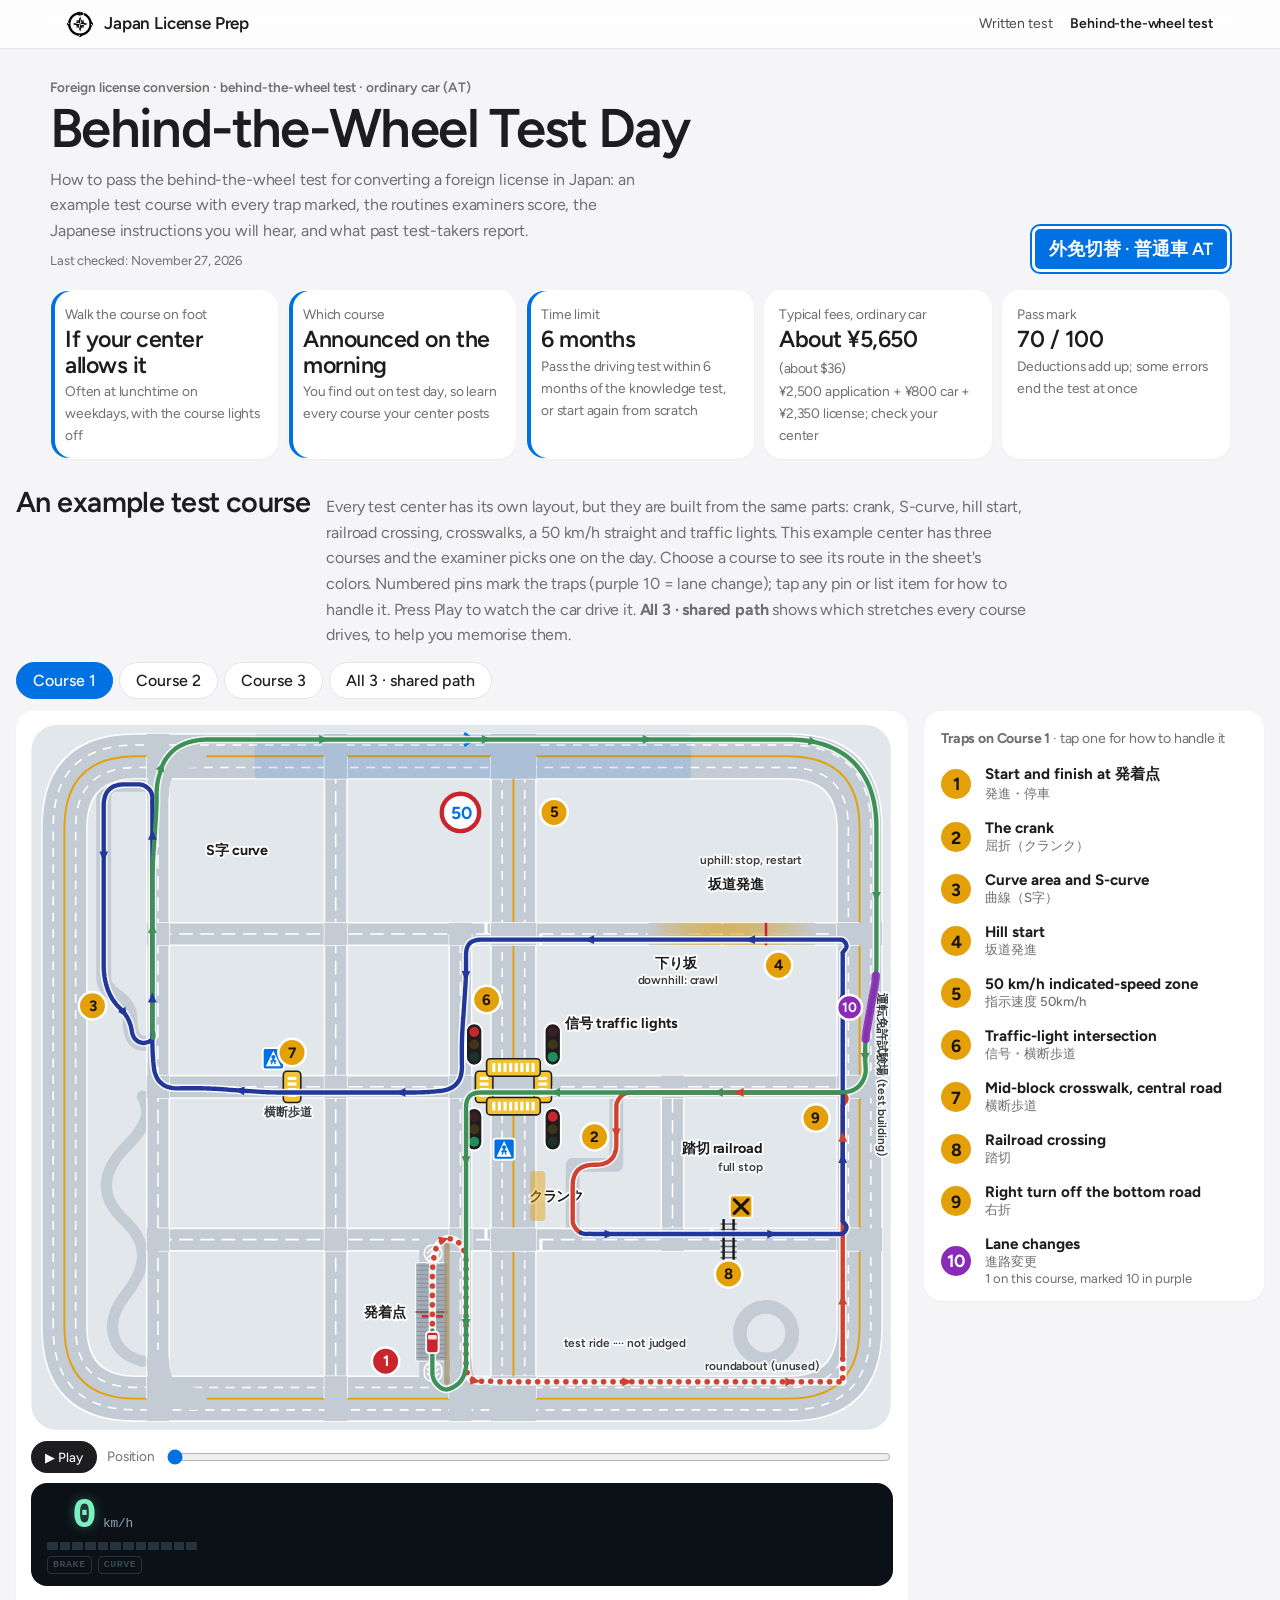
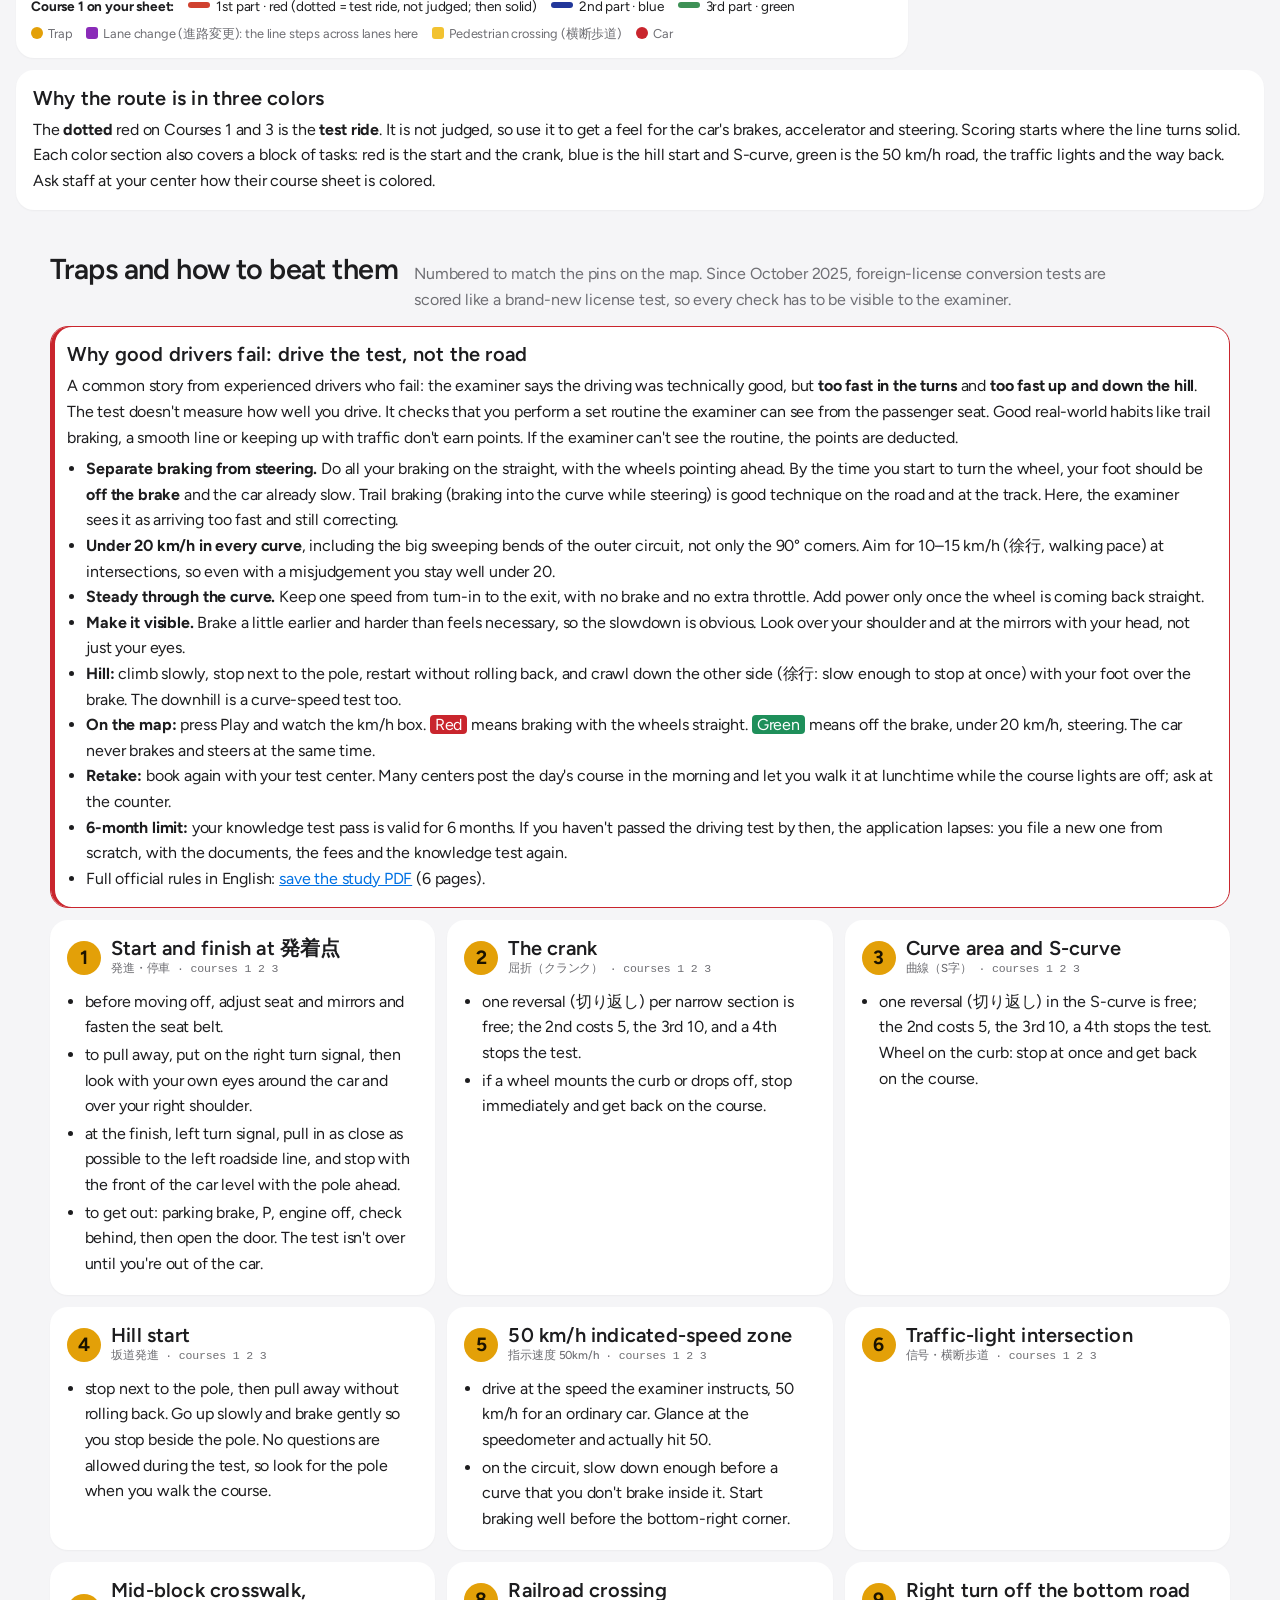
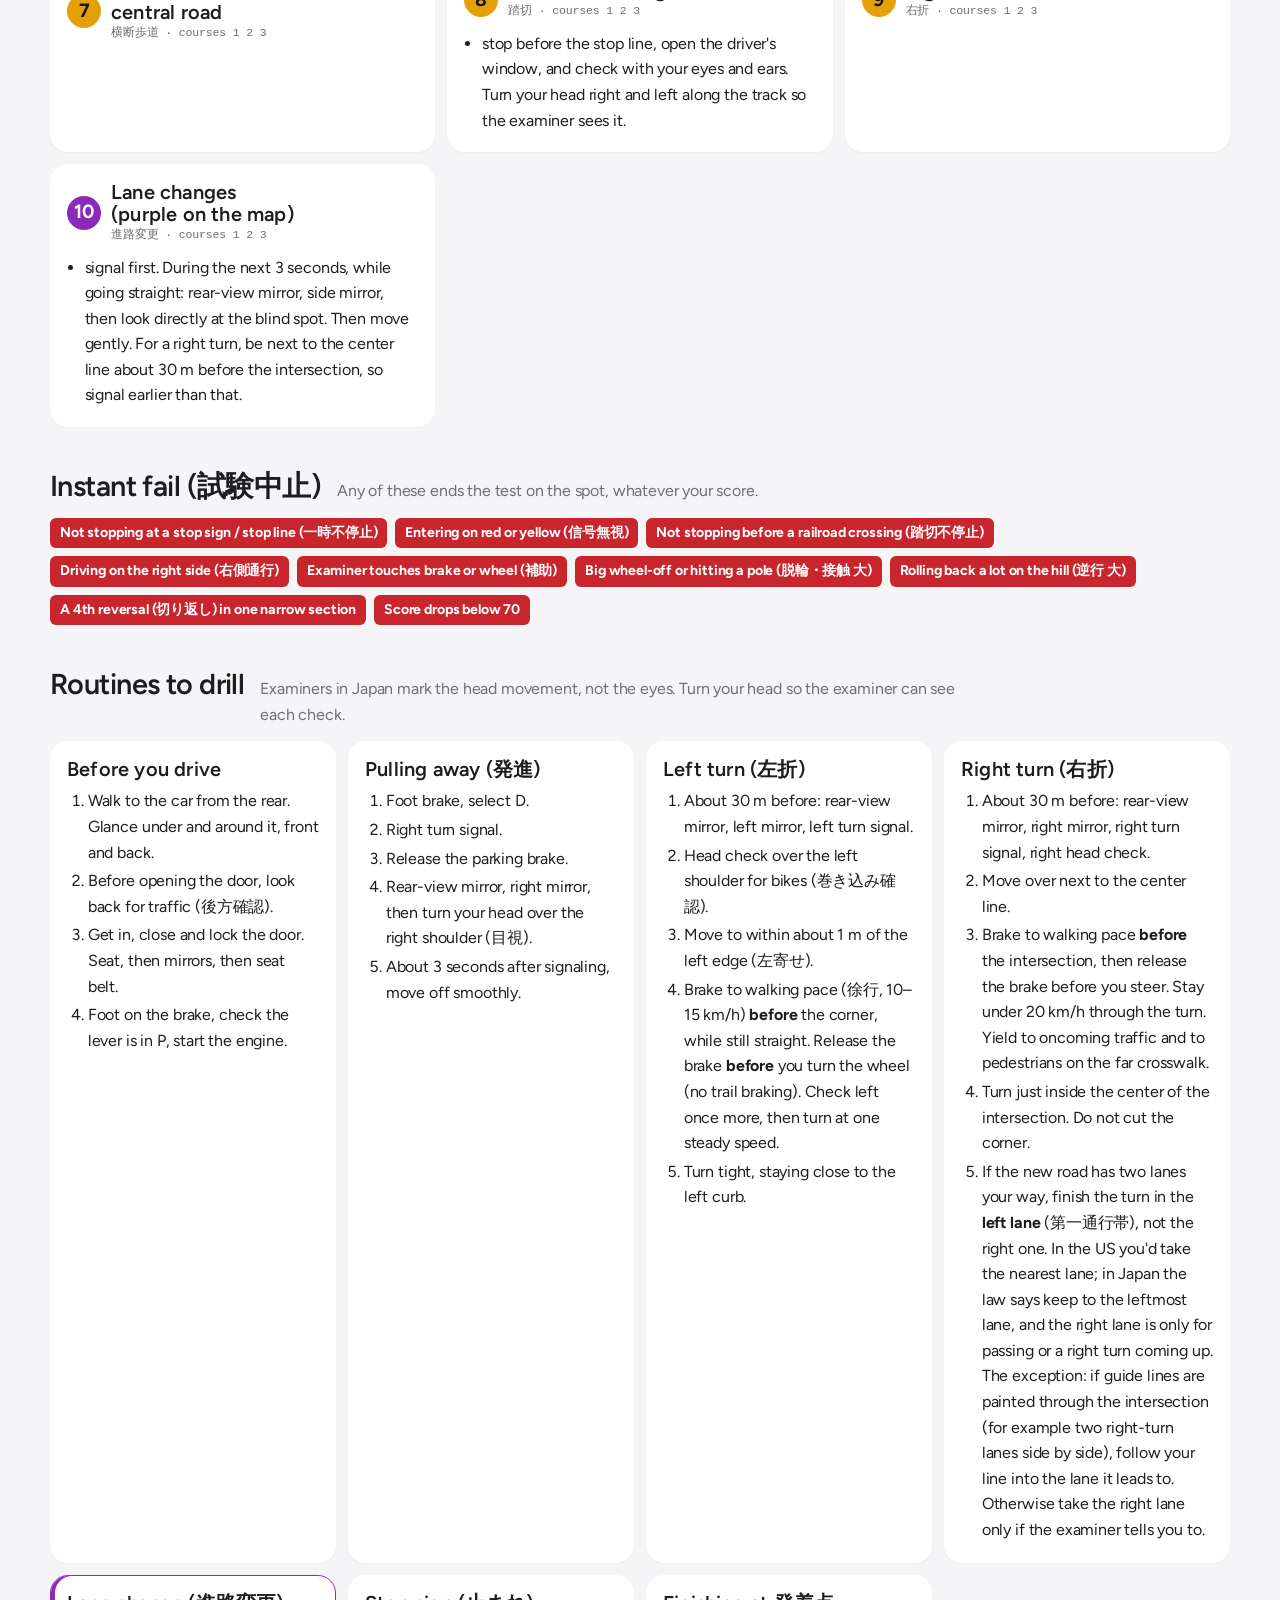
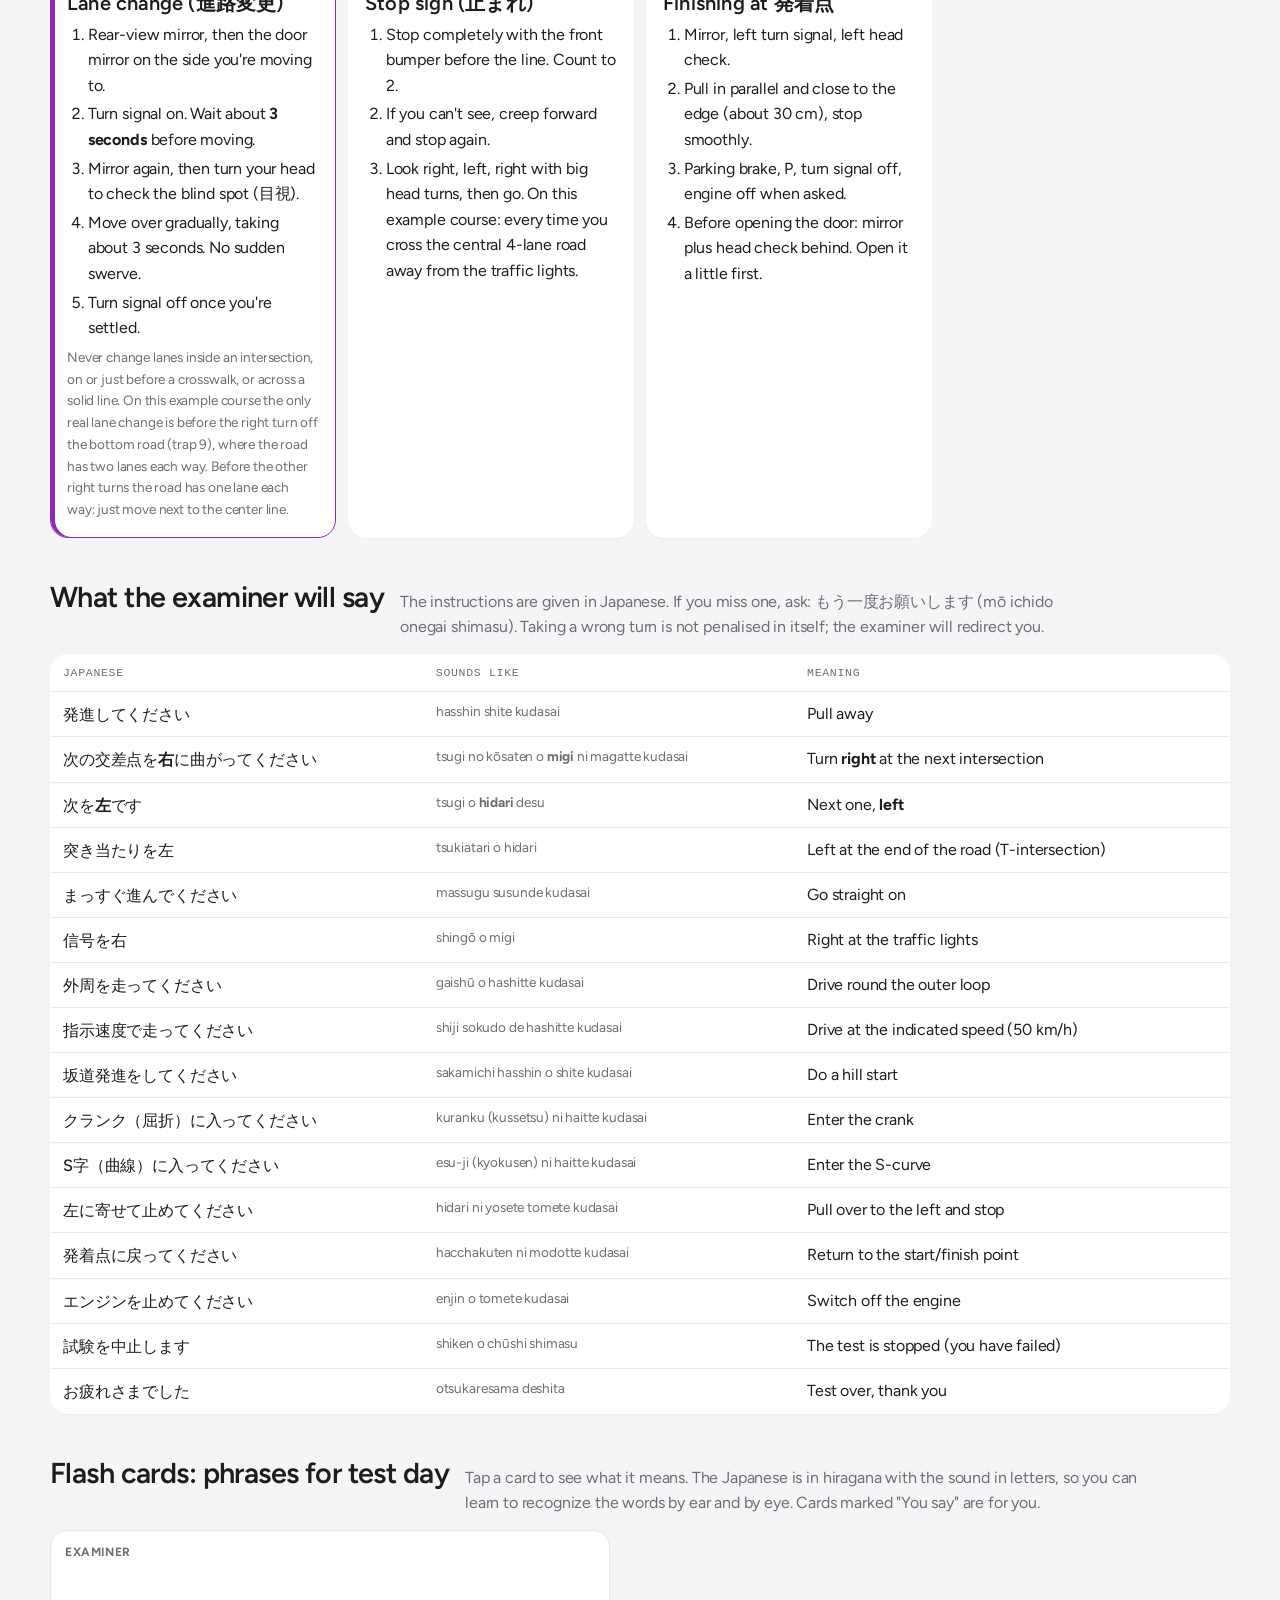
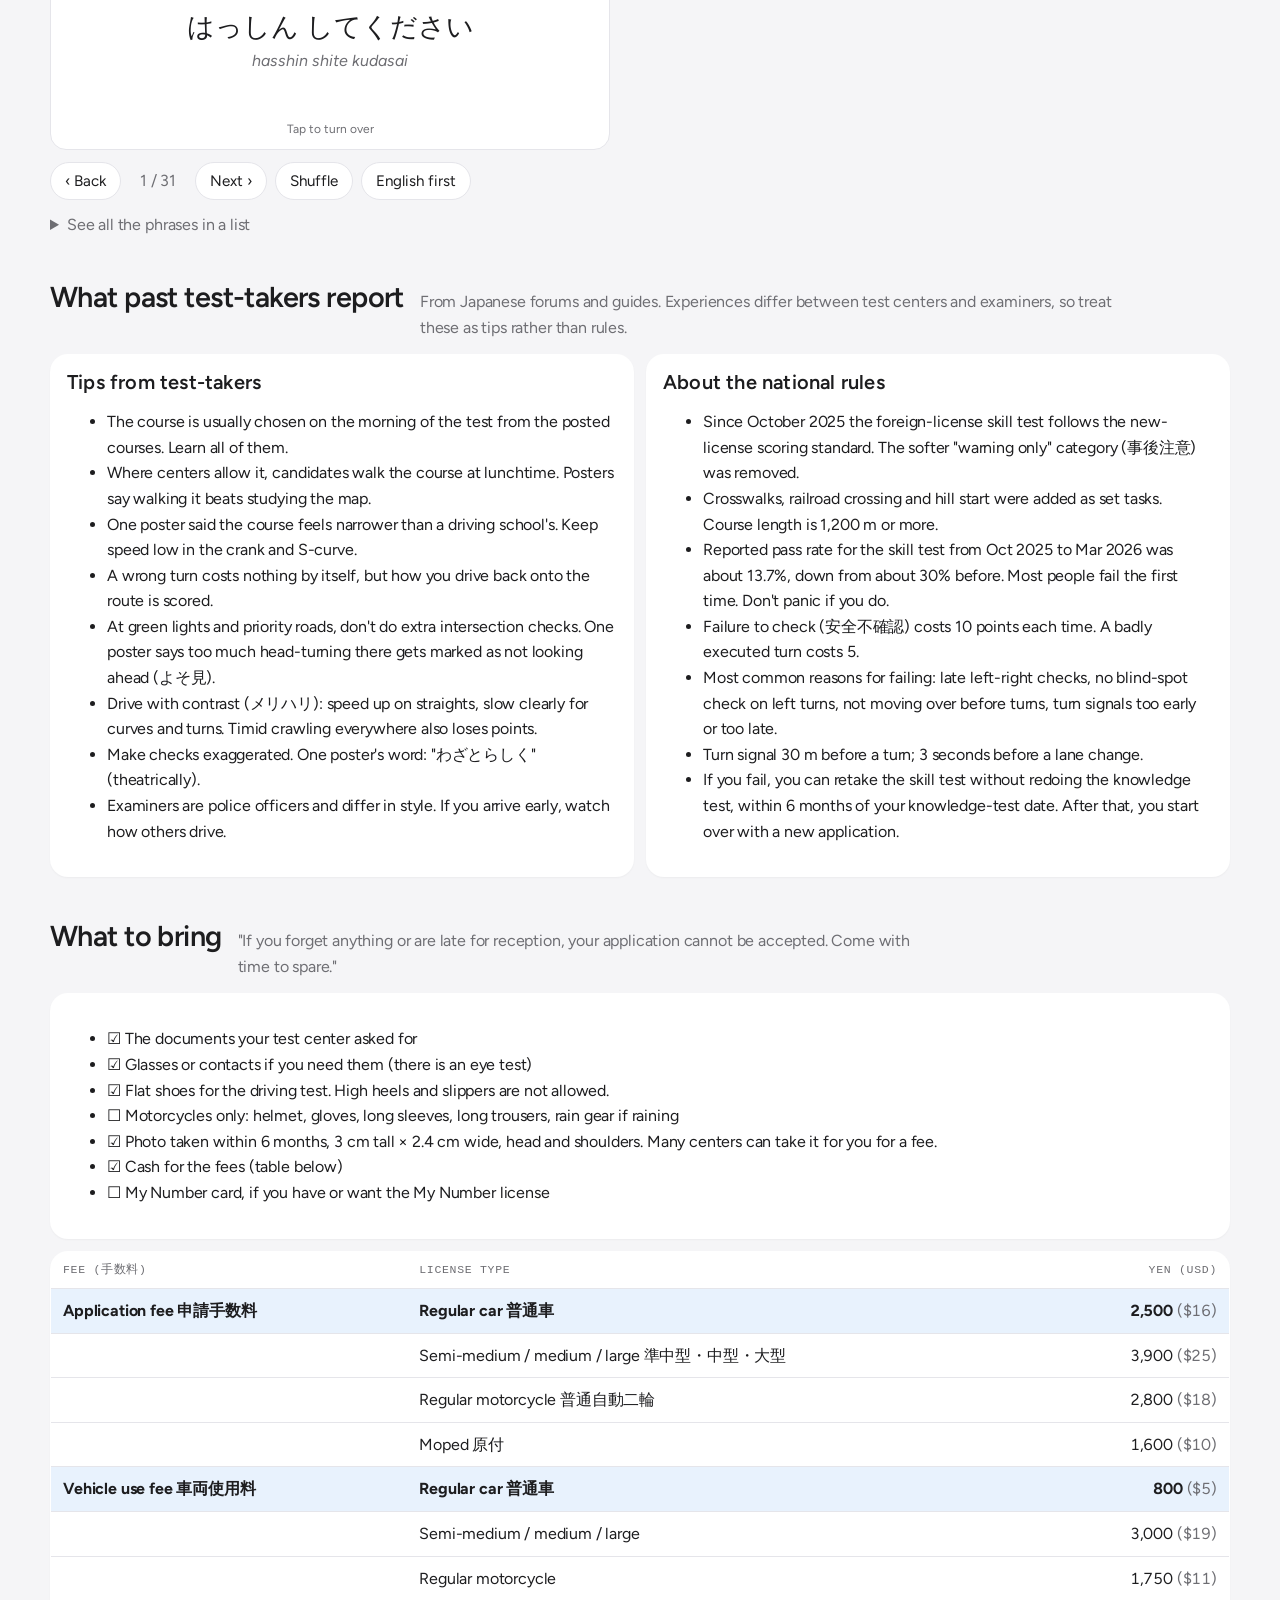
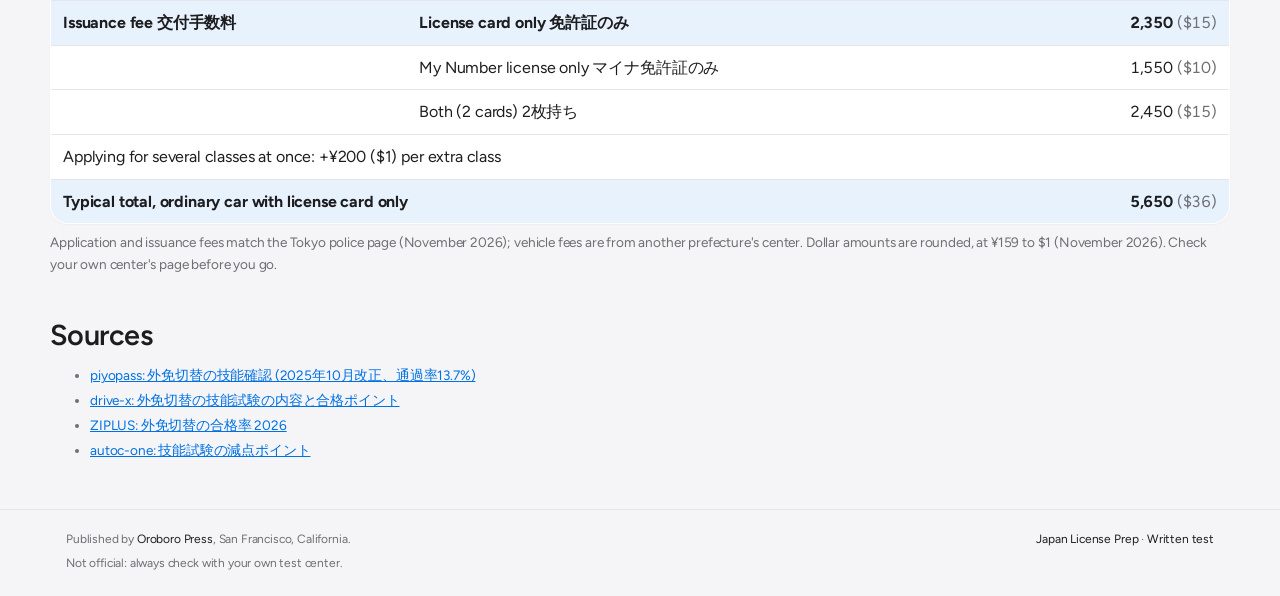
==== commit e75b3c21: "Test day: course announced in the morning; 6-month limit and starting over Co-Authored-By: Claude Op" ====
--- a/test-day.html
+++ b/test-day.html
@@ -274,7 +274,8 @@
 
 <div class="facts">
   <div class="fact key"><span>Walk the course on foot</span><b>If your center allows it</b><span>Often at lunchtime on weekdays, with the course lights off</span></div>
-  <div class="fact key"><span>Which course</span><b>Chosen on the day</b><span>Learn every course your center posts</span></div>
+  <div class="fact key"><span>Which course</span><b>Announced on the morning</b><span>You find out on test day, so learn every course your center posts</span></div>
+  <div class="fact key"><span>Time limit</span><b>6 months</b><span>Pass the driving test within 6 months of the knowledge test, or start again from scratch</span></div>
   <div class="fact"><span>Typical fees, ordinary car</span><b>About ¥5,650 <span class="usd">(about $36)</span></b><span>¥2,500 application + ¥800 car + ¥2,350 license; check your center</span></div>
   <div class="fact"><span>Pass mark</span><b>70 / 100</b><span>Deductions add up; some errors end the test at once</span></div>
 </div>
@@ -354,7 +355,8 @@
       <li><b>Make it visible.</b> Brake a little earlier and harder than feels necessary, so the slowdown is obvious. Look over your shoulder and at the mirrors with your head, not just your eyes.</li>
       <li><b>Hill:</b> climb slowly, stop next to the pole, restart without rolling back, and crawl down the other side (徐行: slow enough to stop at once) with your foot over the brake. The downhill is a curve-speed test too.</li>
       <li><b>On the map:</b> press Play and watch the km/h box. <span style="background:var(--stop);color:#fff;padding:0 5px;border-radius:4px">Red</span> means braking with the wheels straight. <span style="background:var(--go);color:#fff;padding:0 5px;border-radius:4px">Green</span> means off the brake, under 20 km/h, steering. The car never brakes and steers at the same time.</li>
-      <li><b>Retake:</b> book again with your test center. Many centers post the day's course in the morning and let you walk it at lunchtime while the course lights are off; ask at the counter. The knowledge test pass is valid for 6 months.</li>
+      <li><b>Retake:</b> book again with your test center. Many centers post the day's course in the morning and let you walk it at lunchtime while the course lights are off; ask at the counter.</li>
+      <li><b>6-month limit:</b> your knowledge test pass is valid for 6 months. If you haven't passed the driving test by then, the application lapses: you file a new one from scratch, with the documents, the fees and the knowledge test again.</li>
       <li>Full official rules in English: <a id="pdfdl" href="Behind-the-Wheel-Test-Rules.pdf" target="_blank" rel="noopener">save the study PDF</a> (6 pages). <span id="pdfmsg" class="note"></span></li>
     </ul></div>
   <div class="traps" id="trapList"></div>
@@ -474,7 +476,7 @@
   <div class="head"><h2>What past test-takers report</h2><p>From Japanese forums and guides. Experiences differ between test centers and examiners, so treat these as tips rather than rules.</p></div>
   <div class="cols">
     <div class="card"><h3>Tips from test-takers</h3><ul>
-      <li>The course is usually chosen on the day from the posted courses. Learn all of them.</li>
+      <li>The course is usually chosen on the morning of the test from the posted courses. Learn all of them.</li>
       <li>Where centers allow it, candidates walk the course at lunchtime. Posters say walking it beats studying the map.</li>
       <li>One poster said the course feels narrower than a driving school's. Keep speed low in the crank and S-curve.</li>
       <li>A wrong turn costs nothing by itself, but how you drive back onto the route is scored.</li>
@@ -490,7 +492,7 @@
       <li>Failure to check (安全不確認) costs 10 points each time. A badly executed turn costs 5.</li>
       <li>Most common reasons for failing: late left-right checks, no blind-spot check on left turns, not moving over before turns, turn signals too early or too late.</li>
       <li>Turn signal 30 m before a turn; 3 seconds before a lane change.</li>
-      <li>If you fail, you can retake the skill test without redoing the knowledge test, within 6 months of your knowledge-test date.</li>
+      <li>If you fail, you can retake the skill test without redoing the knowledge test, within 6 months of your knowledge-test date. After that, you start over with a new application.</li>
     </ul></div>
   </div>
 </section>
